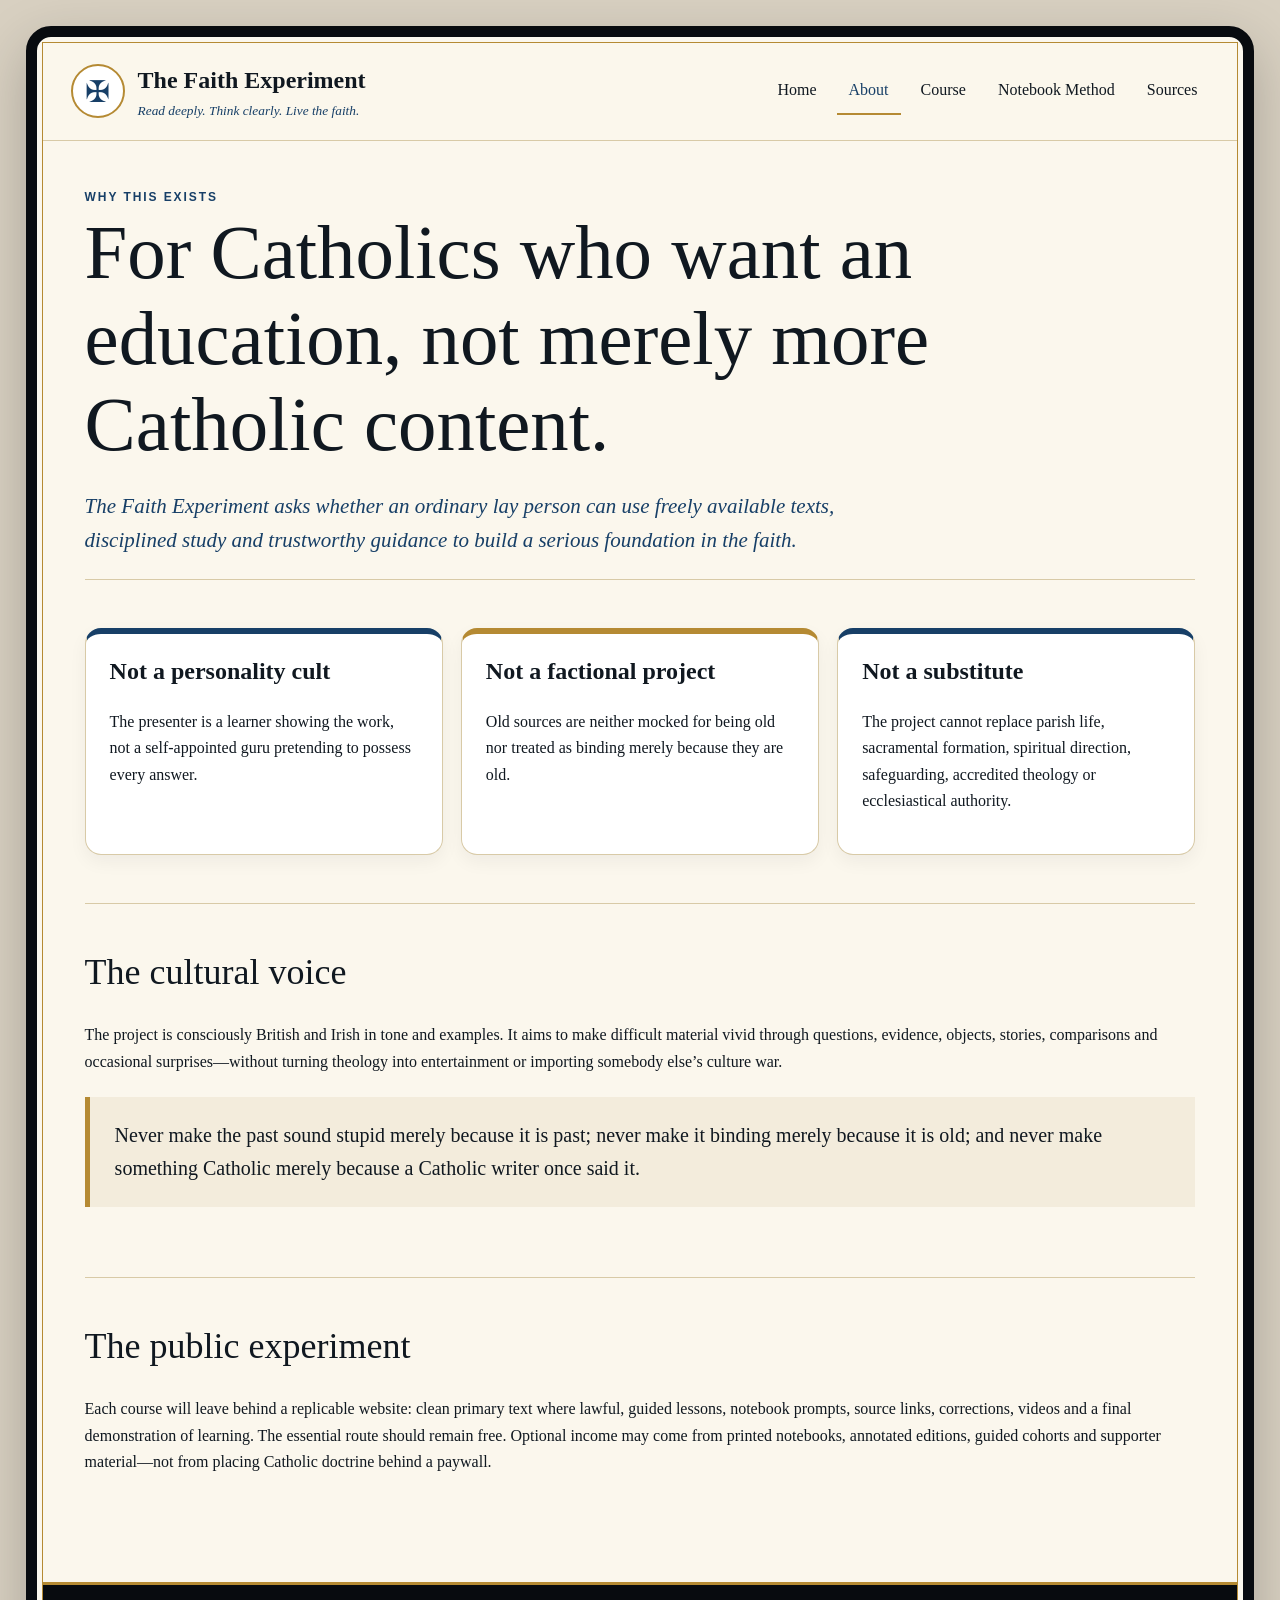
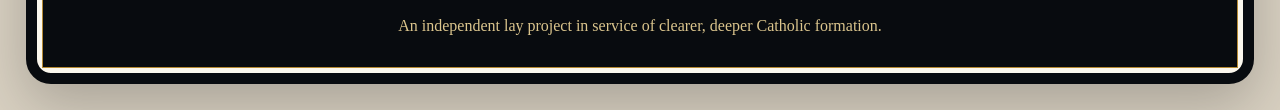
==== about.html @ c4eece5e "Add project purpose and safeguards" ====
<!doctype html><html lang="en-GB"><head><meta charset="utf-8"><meta name="viewport" content="width=device-width,initial-scale=1"><title>About | The Faith Experiment</title><link rel="stylesheet" href="styles.css"></head><body><div class="app"><div class="frame-line"><header class="site-header"><a class="brand" href="index.html"><span class="brand-mark">✠</span><span><strong>The Faith Experiment</strong><small>Read deeply. Think clearly. Live the faith.</small></span></a><nav class="nav"><a href="index.html">Home</a><a class="on" href="about.html">About</a><a href="course.html">Course</a><a href="method.html">Notebook Method</a><a href="sources.html">Sources</a></nav></header><main class="view"><span class="eyebrow">Why this exists</span><h1>For Catholics who want an education, not merely more Catholic content.</h1><p class="lead">The Faith Experiment asks whether an ordinary lay person can use freely available texts, disciplined study and trustworthy guidance to build a serious foundation in the faith.</p><section class="section"><div class="grid"><article class="card"><h3>Not a personality cult</h3><p>The presenter is a learner showing the work, not a self-appointed guru pretending to possess every answer.</p></article><article class="card" style="--c:var(--gold)"><h3>Not a factional project</h3><p>Old sources are neither mocked for being old nor treated as binding merely because they are old.</p></article><article class="card"><h3>Not a substitute</h3><p>The project cannot replace parish life, sacramental formation, spiritual direction, safeguarding, accredited theology or ecclesiastical authority.</p></article></div></section><section class="section"><h2>The cultural voice</h2><p>The project is consciously British and Irish in tone and examples. It aims to make difficult material vivid through questions, evidence, objects, stories, comparisons and occasional surprises—without turning theology into entertainment or importing somebody else’s culture war.</p><div class="quote">Never make the past sound stupid merely because it is past; never make it binding merely because it is old; and never make something Catholic merely because a Catholic writer once said it.</div></section><section class="section"><h2>The public experiment</h2><p>Each course will leave behind a replicable website: clean primary text where lawful, guided lessons, notebook prompts, source links, corrections, videos and a final demonstration of learning. The essential route should remain free. Optional income may come from printed notebooks, annotated editions, guided cohorts and supporter material—not from placing Catholic doctrine behind a paywall.</p></section></main><footer class="footer">An independent lay project in service of clearer, deeper Catholic formation.</footer></div></div></body></html>
---- styles.css ----
:root{
  --ink:#101820;
  --frame:#080b0f;
  --blue:#173f67;
  --blue-2:#275d8c;
  --gold:#b58a33;
  --gold-soft:#dbc58d;
  --paper:#fbf7ed;
  --paper-2:#f3ecdc;
  --stone:#6f746f;
  --line:#d8caa7;
  --white:#fff;
}
*{box-sizing:border-box}html{scroll-behavior:smooth}body{margin:0;padding:2vw;background:#d8d0c1;color:var(--ink);font:16px/1.65 Georgia,'Times New Roman',serif}.app{min-height:96vh;border:11px solid var(--frame);border-radius:25px;background:var(--paper);overflow:hidden;box-shadow:0 20px 55px rgba(0,0,0,.22)}.frame-line{border:1px solid var(--gold);margin:5px}.site-header{display:flex;align-items:center;gap:26px;padding:18px 28px;border-bottom:1px solid var(--line);background:rgba(251,247,237,.97);position:sticky;top:0;z-index:20}.brand{display:flex;align-items:center;gap:13px;margin-right:auto;text-decoration:none;color:var(--ink)}.brand-mark{width:54px;height:54px;border:2px solid var(--gold);border-radius:50%;display:grid;place-items:center;color:var(--blue);font-size:30px;background:var(--white)}.brand strong{display:block;font-size:24px}.brand small{display:block;color:var(--blue);font-style:italic}.nav{display:flex;gap:8px;flex-wrap:wrap}.nav a{padding:9px 12px;color:var(--ink);text-decoration:none;border-bottom:2px solid transparent}.nav a:hover,.nav a.on{color:var(--blue);border-bottom-color:var(--gold)}.view{padding:42px}.hero{display:grid;grid-template-columns:minmax(0,1.15fr) minmax(320px,.85fr);gap:28px;align-items:stretch}.hero-copy{padding:7% 5% 7% 3%}.eyebrow,.kicker{font:700 12px/1.3 Arial,sans-serif;letter-spacing:.16em;text-transform:uppercase;color:var(--blue)}h1,h2,h3{line-height:1.12;margin-top:0}h1{font-size:clamp(48px,6vw,82px);font-weight:500;margin-bottom:18px}h2{font-size:36px;font-weight:500}h3{font-size:24px}.lead{font-size:21px;color:var(--blue);font-style:italic;max-width:760px}.hero-panel{min-height:470px;border-left:1px solid var(--line);background:linear-gradient(145deg,var(--blue),#0e2740);color:#fff;padding:48px;display:flex;flex-direction:column;justify-content:flex-end;position:relative;overflow:hidden}.hero-panel:before{content:'✠';position:absolute;right:35px;top:15px;font-size:170px;color:rgba(219,197,141,.15)}.hero-panel blockquote{font-size:28px;margin:0}.hero-panel cite{color:var(--gold-soft)}.actions{display:flex;gap:12px;flex-wrap:wrap;margin-top:26px}.btn{display:inline-block;padding:13px 18px;border-radius:28px;background:var(--blue);border:2px solid var(--blue);color:#fff;text-decoration:none;font-weight:bold;font-family:Arial,sans-serif}.btn:hover{background:var(--blue-2)}.btn.alt{background:transparent;color:var(--blue);border-color:var(--gold)}.section{padding:48px 0;border-top:1px solid var(--line)}.section-head{display:flex;justify-content:space-between;align-items:end;gap:25px;margin-bottom:22px}.section-head p{max-width:660px;color:var(--stone);margin:0}.grid{display:grid;grid-template-columns:repeat(3,minmax(0,1fr));gap:18px}.grid.four{grid-template-columns:repeat(4,minmax(0,1fr))}.card{background:#fff;border:1px solid var(--line);border-top:6px solid var(--c,var(--blue));border-radius:16px;padding:24px;box-shadow:0 7px 18px rgba(16,24,32,.05)}a.card{text-decoration:none;color:inherit;transition:.18s}a.card:hover{transform:translateY(-3px);box-shadow:0 12px 25px rgba(16,24,32,.1)}.step-no{width:42px;height:42px;border-radius:50%;display:grid;place-items:center;background:var(--blue);color:#fff;font:bold 18px Arial}.muted{color:var(--stone)}.quote{border-left:5px solid var(--gold);background:var(--paper-2);padding:22px 25px;margin:22px 0;font-size:20px}.lesson-layout{display:grid;grid-template-columns:minmax(0,1fr) 310px;gap:28px}.lesson-main{min-width:0}.sidebar{background:var(--paper-2);border:1px solid var(--line);border-radius:16px;padding:22px;align-self:start;position:sticky;top:105px}.sidebar a{color:var(--blue)}.module-list{list-style:none;padding:0;margin:0}.module-list li{padding:10px 0;border-bottom:1px solid var(--line)}.module-list .current{font-weight:bold;color:var(--blue)}.source-box,.notebook-box,.distinction-box{padding:22px;border-radius:14px;margin:22px 0}.source-box{background:#eef3f6;border-left:6px solid var(--blue)}.notebook-box{background:#fffaf0;border:1px dashed var(--gold)}.distinction-box{background:#f4f1e9;border:1px solid var(--line)}.label{display:inline-block;background:var(--blue);color:#fff;border-radius:20px;padding:5px 10px;font:700 11px Arial,sans-serif;letter-spacing:.08em;text-transform:uppercase}.footer{background:var(--frame);color:var(--gold-soft);padding:28px;text-align:center;border-top:3px solid var(--gold)}.footer a{color:#fff}.progress{height:9px;background:#ddd2ba;border-radius:20px;overflow:hidden}.progress span{display:block;height:100%;background:var(--blue)}.question-list li{margin:12px 0}.source-list li{margin:10px 0}.note-template{display:grid;grid-template-columns:1fr 1fr;gap:1px;background:var(--line);border:1px solid var(--line);margin:20px 0}.note-template>div{background:#fff;padding:22px;min-height:180px}.callout{padding:20px;border:1px solid var(--gold);border-radius:15px;background:#fff}.small{font-size:13px}.course-band{padding:18px 22px;background:var(--blue);color:#fff;border-radius:16px;margin:20px 0}.course-band strong{color:var(--gold-soft)}
@media(max-width:1000px){.grid.four{grid-template-columns:1fr 1fr}.hero{grid-template-columns:1fr}.hero-panel{min-height:330px}.lesson-layout{grid-template-columns:1fr}.sidebar{position:static}.site-header{align-items:flex-start;flex-wrap:wrap}.nav{width:100%}}
@media(max-width:720px){body{padding:0}.app{border-width:6px;border-radius:0}.view{padding:24px}.grid,.grid.four{grid-template-columns:1fr}.section-head{align-items:flex-start;flex-direction:column}h1{font-size:48px}.hero-copy{padding:4% 0}.site-header{padding:14px}.brand small{display:none}.note-template{grid-template-columns:1fr}}
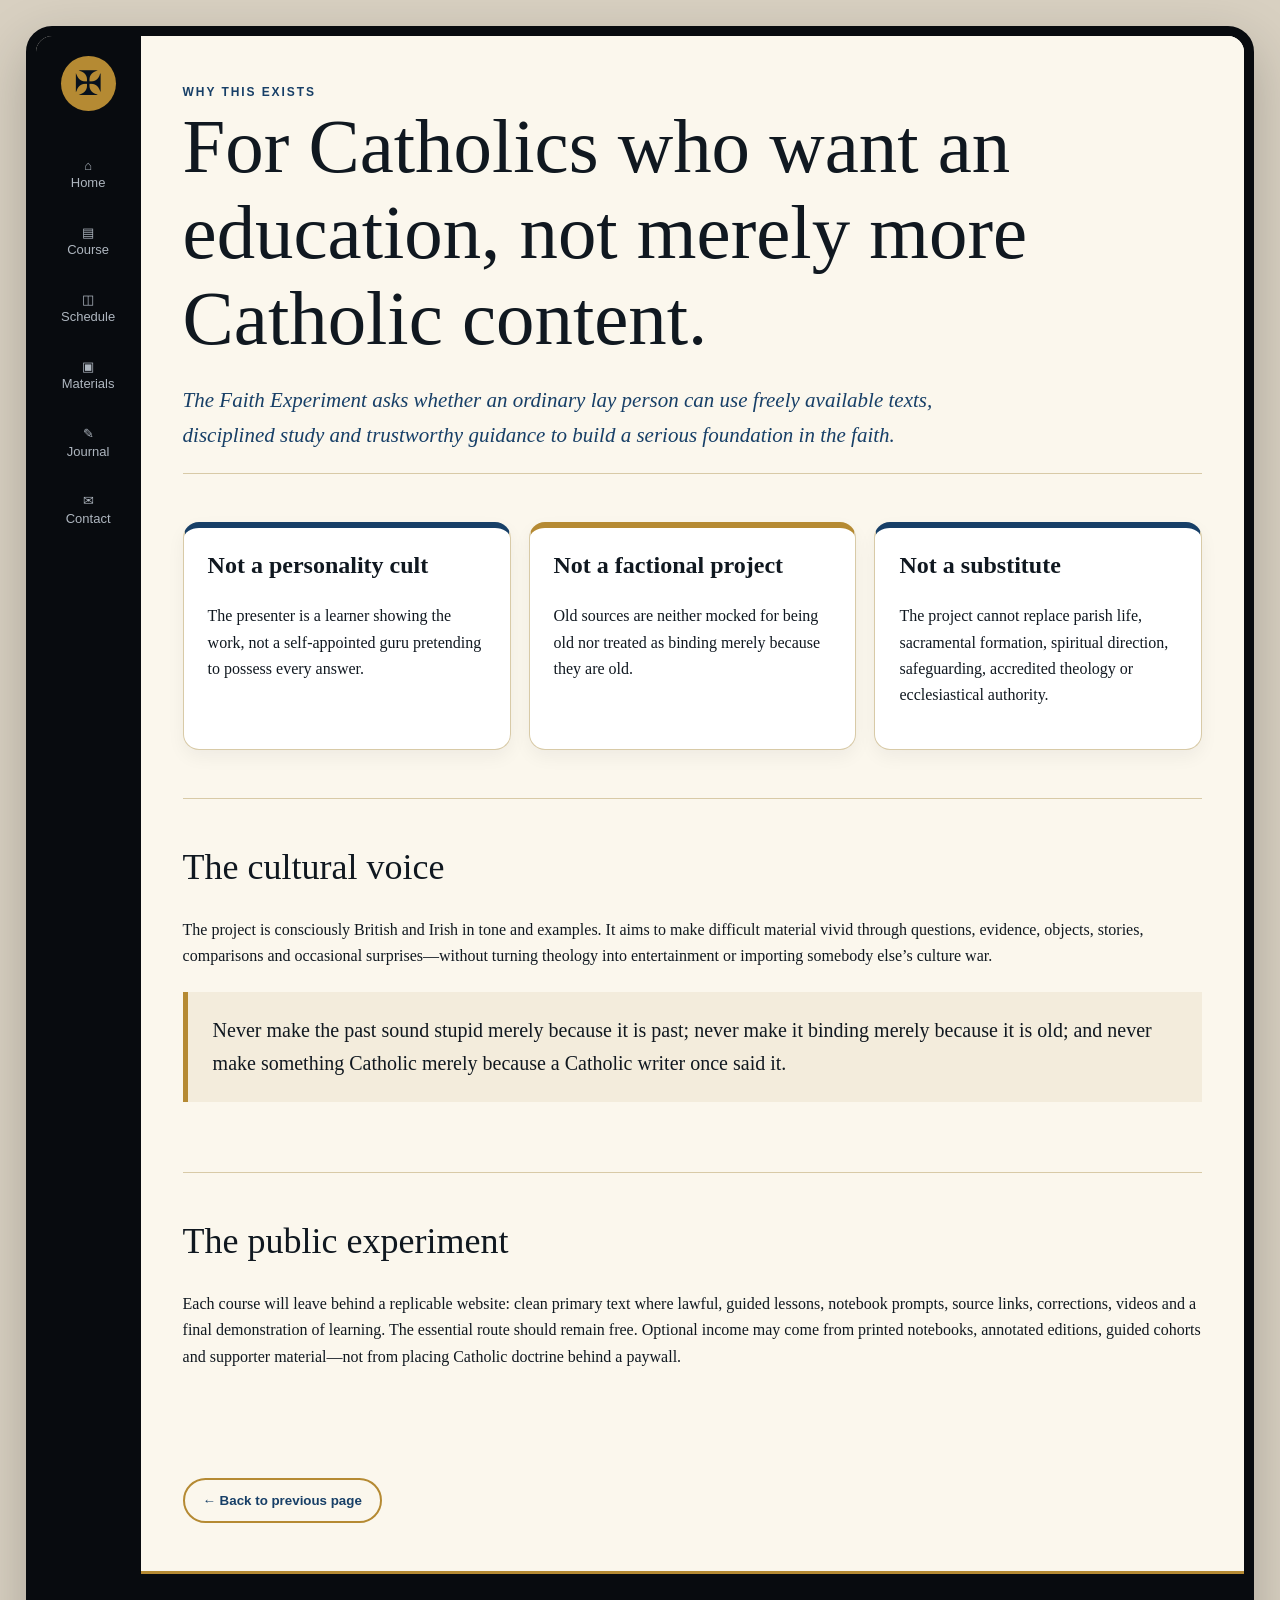
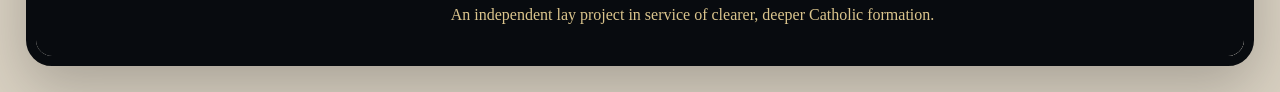
==== commit a765448a: "Keep Experiment frame on supporting page and add history back button" ====
--- a/about.html
+++ b/about.html
@@ -1 +1 @@
-<!doctype html><html lang="en-GB"><head><meta charset="utf-8"><meta name="viewport" content="width=device-width,initial-scale=1"><title>About | The Faith Experiment</title><link rel="stylesheet" href="styles.css"></head><body><div class="app"><div class="frame-line"><header class="site-header"><a class="brand" href="index.html"><span class="brand-mark">✠</span><span><strong>The Faith Experiment</strong><small>Read deeply. Think clearly. Live the faith.</small></span></a><nav class="nav"><a href="index.html">Home</a><a class="on" href="about.html">About</a><a href="course.html">Course</a><a href="method.html">Notebook Method</a><a href="sources.html">Sources</a></nav></header><main class="view"><span class="eyebrow">Why this exists</span><h1>For Catholics who want an education, not merely more Catholic content.</h1><p class="lead">The Faith Experiment asks whether an ordinary lay person can use freely available texts, disciplined study and trustworthy guidance to build a serious foundation in the faith.</p><section class="section"><div class="grid"><article class="card"><h3>Not a personality cult</h3><p>The presenter is a learner showing the work, not a self-appointed guru pretending to possess every answer.</p></article><article class="card" style="--c:var(--gold)"><h3>Not a factional project</h3><p>Old sources are neither mocked for being old nor treated as binding merely because they are old.</p></article><article class="card"><h3>Not a substitute</h3><p>The project cannot replace parish life, sacramental formation, spiritual direction, safeguarding, accredited theology or ecclesiastical authority.</p></article></div></section><section class="section"><h2>The cultural voice</h2><p>The project is consciously British and Irish in tone and examples. It aims to make difficult material vivid through questions, evidence, objects, stories, comparisons and occasional surprises—without turning theology into entertainment or importing somebody else’s culture war.</p><div class="quote">Never make the past sound stupid merely because it is past; never make it binding merely because it is old; and never make something Catholic merely because a Catholic writer once said it.</div></section><section class="section"><h2>The public experiment</h2><p>Each course will leave behind a replicable website: clean primary text where lawful, guided lessons, notebook prompts, source links, corrections, videos and a final demonstration of learning. The essential route should remain free. Optional income may come from printed notebooks, annotated editions, guided cohorts and supporter material—not from placing Catholic doctrine behind a paywall.</p></section></main><footer class="footer">An independent lay project in service of clearer, deeper Catholic formation.</footer></div></div></body></html>+<!doctype html><html lang="en-GB"><head><meta charset="utf-8"><meta name="viewport" content="width=device-width,initial-scale=1"><title>About | The Faith Experiment</title><link rel="stylesheet" href="styles.css"></head><body><div class="app"><nav class="side-nav"><div class="side-logo">✠</div><a href="index.html#home">⌂<br>Home</a><a href="course.html">▤<br>Course</a><a href="index.html#schedule">◫<br>Schedule</a><a href="index.html#materials">▣<br>Materials</a><a href="index.html#journal">✎<br>Journal</a><a href="index.html#contact">✉<br>Contact</a></nav><div class="page-shell"><main class="view"><span class="eyebrow">Why this exists</span><h1>For Catholics who want an education, not merely more Catholic content.</h1><p class="lead">The Faith Experiment asks whether an ordinary lay person can use freely available texts, disciplined study and trustworthy guidance to build a serious foundation in the faith.</p><section class="section"><div class="grid"><article class="card"><h3>Not a personality cult</h3><p>The presenter is a learner showing the work, not a self-appointed guru pretending to possess every answer.</p></article><article class="card" style="--c:var(--gold)"><h3>Not a factional project</h3><p>Old sources are neither mocked for being old nor treated as binding merely because they are old.</p></article><article class="card"><h3>Not a substitute</h3><p>The project cannot replace parish life, sacramental formation, spiritual direction, safeguarding, accredited theology or ecclesiastical authority.</p></article></div></section><section class="section"><h2>The cultural voice</h2><p>The project is consciously British and Irish in tone and examples. It aims to make difficult material vivid through questions, evidence, objects, stories, comparisons and occasional surprises—without turning theology into entertainment or importing somebody else’s culture war.</p><div class="quote">Never make the past sound stupid merely because it is past; never make it binding merely because it is old; and never make something Catholic merely because a Catholic writer once said it.</div></section><section class="section"><h2>The public experiment</h2><p>Each course will leave behind a replicable website: clean primary text where lawful, guided lessons, notebook prompts, source links, corrections, videos and a final demonstration of learning. The essential route should remain free. Optional income may come from printed notebooks, annotated editions, guided cohorts and supporter material—not from placing Catholic doctrine behind a paywall.</p></section><div class="back-wrap"><button class="back-button" type="button" onclick="goBack()">← Back to previous page</button></div></main><footer class="footer">An independent lay project in service of clearer, deeper Catholic formation.</footer></div></div><script>function goBack(){if(document.referrer&&new URL(document.referrer).origin===location.origin){history.back()}else{location.href='index.html#home'}}</script></body></html>
--- a/styles.css
+++ b/styles.css
@@ -1,16 +1 @@
-:root{
-  --ink:#101820;
-  --frame:#080b0f;
-  --blue:#173f67;
-  --blue-2:#275d8c;
-  --gold:#b58a33;
-  --gold-soft:#dbc58d;
-  --paper:#fbf7ed;
-  --paper-2:#f3ecdc;
-  --stone:#6f746f;
-  --line:#d8caa7;
-  --white:#fff;
-}
-*{box-sizing:border-box}html{scroll-behavior:smooth}body{margin:0;padding:2vw;background:#d8d0c1;color:var(--ink);font:16px/1.65 Georgia,'Times New Roman',serif}.app{min-height:96vh;border:11px solid var(--frame);border-radius:25px;background:var(--paper);overflow:hidden;box-shadow:0 20px 55px rgba(0,0,0,.22)}.frame-line{border:1px solid var(--gold);margin:5px}.site-header{display:flex;align-items:center;gap:26px;padding:18px 28px;border-bottom:1px solid var(--line);background:rgba(251,247,237,.97);position:sticky;top:0;z-index:20}.brand{display:flex;align-items:center;gap:13px;margin-right:auto;text-decoration:none;color:var(--ink)}.brand-mark{width:54px;height:54px;border:2px solid var(--gold);border-radius:50%;display:grid;place-items:center;color:var(--blue);font-size:30px;background:var(--white)}.brand strong{display:block;font-size:24px}.brand small{display:block;color:var(--blue);font-style:italic}.nav{display:flex;gap:8px;flex-wrap:wrap}.nav a{padding:9px 12px;color:var(--ink);text-decoration:none;border-bottom:2px solid transparent}.nav a:hover,.nav a.on{color:var(--blue);border-bottom-color:var(--gold)}.view{padding:42px}.hero{display:grid;grid-template-columns:minmax(0,1.15fr) minmax(320px,.85fr);gap:28px;align-items:stretch}.hero-copy{padding:7% 5% 7% 3%}.eyebrow,.kicker{font:700 12px/1.3 Arial,sans-serif;letter-spacing:.16em;text-transform:uppercase;color:var(--blue)}h1,h2,h3{line-height:1.12;margin-top:0}h1{font-size:clamp(48px,6vw,82px);font-weight:500;margin-bottom:18px}h2{font-size:36px;font-weight:500}h3{font-size:24px}.lead{font-size:21px;color:var(--blue);font-style:italic;max-width:760px}.hero-panel{min-height:470px;border-left:1px solid var(--line);background:linear-gradient(145deg,var(--blue),#0e2740);color:#fff;padding:48px;display:flex;flex-direction:column;justify-content:flex-end;position:relative;overflow:hidden}.hero-panel:before{content:'✠';position:absolute;right:35px;top:15px;font-size:170px;color:rgba(219,197,141,.15)}.hero-panel blockquote{font-size:28px;margin:0}.hero-panel cite{color:var(--gold-soft)}.actions{display:flex;gap:12px;flex-wrap:wrap;margin-top:26px}.btn{display:inline-block;padding:13px 18px;border-radius:28px;background:var(--blue);border:2px solid var(--blue);color:#fff;text-decoration:none;font-weight:bold;font-family:Arial,sans-serif}.btn:hover{background:var(--blue-2)}.btn.alt{background:transparent;color:var(--blue);border-color:var(--gold)}.section{padding:48px 0;border-top:1px solid var(--line)}.section-head{display:flex;justify-content:space-between;align-items:end;gap:25px;margin-bottom:22px}.section-head p{max-width:660px;color:var(--stone);margin:0}.grid{display:grid;grid-template-columns:repeat(3,minmax(0,1fr));gap:18px}.grid.four{grid-template-columns:repeat(4,minmax(0,1fr))}.card{background:#fff;border:1px solid var(--line);border-top:6px solid var(--c,var(--blue));border-radius:16px;padding:24px;box-shadow:0 7px 18px rgba(16,24,32,.05)}a.card{text-decoration:none;color:inherit;transition:.18s}a.card:hover{transform:translateY(-3px);box-shadow:0 12px 25px rgba(16,24,32,.1)}.step-no{width:42px;height:42px;border-radius:50%;display:grid;place-items:center;background:var(--blue);color:#fff;font:bold 18px Arial}.muted{color:var(--stone)}.quote{border-left:5px solid var(--gold);background:var(--paper-2);padding:22px 25px;margin:22px 0;font-size:20px}.lesson-layout{display:grid;grid-template-columns:minmax(0,1fr) 310px;gap:28px}.lesson-main{min-width:0}.sidebar{background:var(--paper-2);border:1px solid var(--line);border-radius:16px;padding:22px;align-self:start;position:sticky;top:105px}.sidebar a{color:var(--blue)}.module-list{list-style:none;padding:0;margin:0}.module-list li{padding:10px 0;border-bottom:1px solid var(--line)}.module-list .current{font-weight:bold;color:var(--blue)}.source-box,.notebook-box,.distinction-box{padding:22px;border-radius:14px;margin:22px 0}.source-box{background:#eef3f6;border-left:6px solid var(--blue)}.notebook-box{background:#fffaf0;border:1px dashed var(--gold)}.distinction-box{background:#f4f1e9;border:1px solid var(--line)}.label{display:inline-block;background:var(--blue);color:#fff;border-radius:20px;padding:5px 10px;font:700 11px Arial,sans-serif;letter-spacing:.08em;text-transform:uppercase}.footer{background:var(--frame);color:var(--gold-soft);padding:28px;text-align:center;border-top:3px solid var(--gold)}.footer a{color:#fff}.progress{height:9px;background:#ddd2ba;border-radius:20px;overflow:hidden}.progress span{display:block;height:100%;background:var(--blue)}.question-list li{margin:12px 0}.source-list li{margin:10px 0}.note-template{display:grid;grid-template-columns:1fr 1fr;gap:1px;background:var(--line);border:1px solid var(--line);margin:20px 0}.note-template>div{background:#fff;padding:22px;min-height:180px}.callout{padding:20px;border:1px solid var(--gold);border-radius:15px;background:#fff}.small{font-size:13px}.course-band{padding:18px 22px;background:var(--blue);color:#fff;border-radius:16px;margin:20px 0}.course-band strong{color:var(--gold-soft)}
-@media(max-width:1000px){.grid.four{grid-template-columns:1fr 1fr}.hero{grid-template-columns:1fr}.hero-panel{min-height:330px}.lesson-layout{grid-template-columns:1fr}.sidebar{position:static}.site-header{align-items:flex-start;flex-wrap:wrap}.nav{width:100%}}
-@media(max-width:720px){body{padding:0}.app{border-width:6px;border-radius:0}.view{padding:24px}.grid,.grid.four{grid-template-columns:1fr}.section-head{align-items:flex-start;flex-direction:column}h1{font-size:48px}.hero-copy{padding:4% 0}.site-header{padding:14px}.brand small{display:none}.note-template{grid-template-columns:1fr}}
+:root{--ink:#101820;--frame:#080b0f;--blue:#173f67;--blue-2:#275d8c;--gold:#b58a33;--gold-soft:#dbc58d;--paper:#fbf7ed;--paper-2:#f3ecdc;--stone:#6f746f;--line:#d8caa7;--white:#fff}*{box-sizing:border-box}html{scroll-behavior:smooth}body{margin:0;padding:2vw;background:#d8d0c1;color:var(--ink);font:16px/1.65 Georgia,'Times New Roman',serif}.app{min-height:96vh;border:10px solid var(--frame);border-radius:26px;background:var(--paper);display:grid;grid-template-columns:105px minmax(0,1fr);overflow:hidden;box-shadow:0 20px 55px rgba(0,0,0,.22)}.side-nav{background:var(--frame);color:#fff;padding:20px 9px;display:flex;flex-direction:column}.side-logo{width:55px;height:55px;border-radius:50%;background:var(--gold);color:#07111d;margin:0 auto 30px;display:grid;place-items:center;font:34px Georgia,serif}.side-nav a{color:#aeb6bf;text-decoration:none;text-align:center;padding:13px 3px;border-radius:12px;margin:3px 0;font:13px/1.35 Arial,sans-serif}.side-nav a:hover,.side-nav a.on{color:#fff;background:#102b43;box-shadow:inset 3px 0 var(--gold)}.page-shell{min-width:0;background:var(--paper)}.view{padding:42px}.eyebrow,.kicker{font:700 12px/1.3 Arial,sans-serif;letter-spacing:.16em;text-transform:uppercase;color:var(--blue)}h1,h2,h3{line-height:1.12;margin-top:0}h1{font-size:clamp(48px,6vw,82px);font-weight:500;margin-bottom:18px}h2{font-size:36px;font-weight:500}h3{font-size:24px}.lead{font-size:21px;color:var(--blue);font-style:italic;max-width:760px}.actions{display:flex;gap:12px;flex-wrap:wrap;margin-top:26px}.btn,.back-button{display:inline-block;padding:13px 18px;border-radius:28px;background:var(--blue);border:2px solid var(--blue);color:#fff;text-decoration:none;font-weight:bold;font-family:Arial,sans-serif;cursor:pointer}.btn:hover,.back-button:hover{background:var(--blue-2)}.btn.alt,.back-button{background:transparent;color:var(--blue);border-color:var(--gold)}.back-wrap{display:flex;justify-content:flex-start;margin:44px 0 6px}.section{padding:48px 0;border-top:1px solid var(--line)}.section-head{display:flex;justify-content:space-between;align-items:end;gap:25px;margin-bottom:22px}.section-head p{max-width:660px;color:var(--stone);margin:0}.grid{display:grid;grid-template-columns:repeat(3,minmax(0,1fr));gap:18px}.grid.four{grid-template-columns:repeat(4,minmax(0,1fr))}.card{background:#fff;border:1px solid var(--line);border-top:6px solid var(--c,var(--blue));border-radius:16px;padding:24px;box-shadow:0 7px 18px rgba(16,24,32,.05)}a.card{text-decoration:none;color:inherit;transition:.18s}a.card:hover{transform:translateY(-3px);box-shadow:0 12px 25px rgba(16,24,32,.1)}.step-no{width:42px;height:42px;border-radius:50%;display:grid;place-items:center;background:var(--blue);color:#fff;font:bold 18px Arial}.muted{color:var(--stone)}.quote{border-left:5px solid var(--gold);background:var(--paper-2);padding:22px 25px;margin:22px 0;font-size:20px}.lesson-layout{display:grid;grid-template-columns:minmax(0,1fr) 310px;gap:28px}.lesson-main{min-width:0}.sidebar{background:var(--paper-2);border:1px solid var(--line);border-radius:16px;padding:22px;align-self:start;position:sticky;top:24px}.sidebar a{color:var(--blue)}.module-list{list-style:none;padding:0;margin:0}.module-list li{padding:10px 0;border-bottom:1px solid var(--line)}.module-list .current{font-weight:bold;color:var(--blue)}.source-box,.notebook-box,.distinction-box{padding:22px;border-radius:14px;margin:22px 0}.source-box{background:#eef3f6;border-left:6px solid var(--blue)}.notebook-box{background:#fffaf0;border:1px dashed var(--gold)}.distinction-box{background:#f4f1e9;border:1px solid var(--line)}.label{display:inline-block;background:var(--blue);color:#fff;border-radius:20px;padding:5px 10px;font:700 11px Arial,sans-serif;letter-spacing:.08em;text-transform:uppercase}.footer{background:var(--frame);color:var(--gold-soft);padding:28px;text-align:center;border-top:3px solid var(--gold)}.footer a{color:#fff}.progress{height:9px;background:#ddd2ba;border-radius:20px;overflow:hidden}.progress span{display:block;height:100%;background:var(--blue)}.question-list li{margin:12px 0}.source-list li{margin:10px 0}.note-template{display:grid;grid-template-columns:1fr 1fr;gap:1px;background:var(--line);border:1px solid var(--line);margin:20px 0}.note-template>div{background:#fff;padding:22px;min-height:180px}.callout{padding:20px;border:1px solid var(--gold);border-radius:15px;background:#fff}.small{font-size:13px}.course-band{padding:18px 22px;background:var(--blue);color:#fff;border-radius:16px;margin:20px 0}.course-band strong{color:var(--gold-soft)}@media(max-width:1000px){.grid.four{grid-template-columns:1fr 1fr}.lesson-layout{grid-template-columns:1fr}.sidebar{position:static}}@media(max-width:800px){body{padding:0}.app{border-radius:0;border-width:6px;grid-template-columns:1fr}.side-nav{flex-direction:row;overflow:auto;padding:7px}.side-logo{display:none}.side-nav a{min-width:90px}.view{padding:24px}.grid,.grid.four{grid-template-columns:1fr}.section-head{align-items:flex-start;flex-direction:column}h1{font-size:48px}.note-template{grid-template-columns:1fr}}
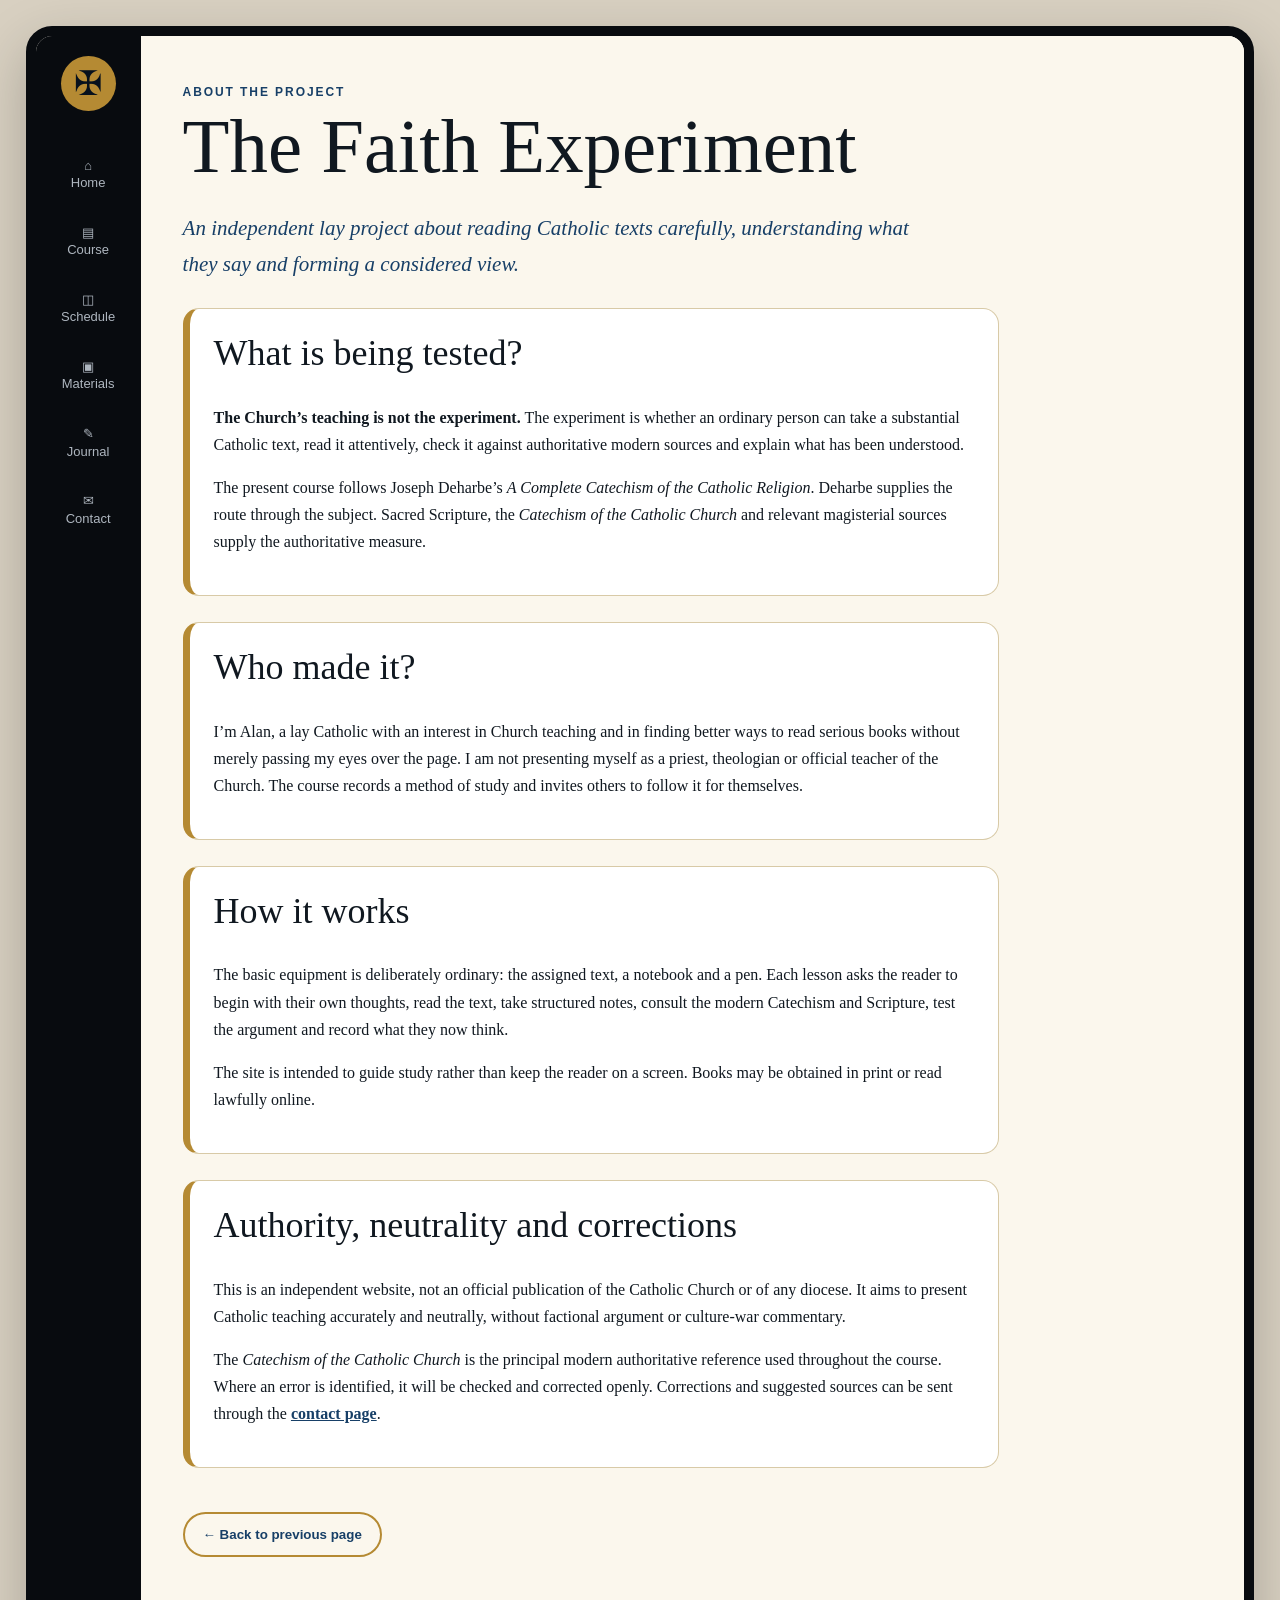
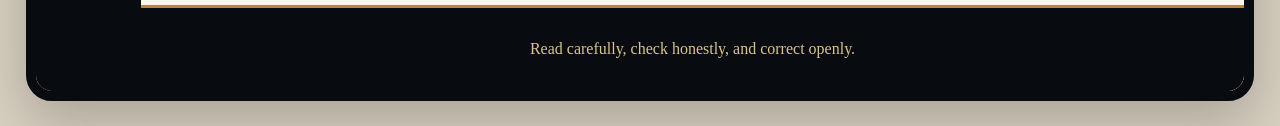
==== commit da3db534: "Refine About page authority and corrections" ====
--- a/about.html
+++ b/about.html
@@ -1 +1,17 @@
-<!doctype html><html lang="en-GB"><head><meta charset="utf-8"><meta name="viewport" content="width=device-width,initial-scale=1"><title>About | The Faith Experiment</title><link rel="stylesheet" href="styles.css"></head><body><div class="app"><nav class="side-nav"><div class="side-logo">✠</div><a href="index.html#home">⌂<br>Home</a><a href="course.html">▤<br>Course</a><a href="index.html#schedule">◫<br>Schedule</a><a href="index.html#materials">▣<br>Materials</a><a href="index.html#journal">✎<br>Journal</a><a href="index.html#contact">✉<br>Contact</a></nav><div class="page-shell"><main class="view"><span class="eyebrow">Why this exists</span><h1>For Catholics who want an education, not merely more Catholic content.</h1><p class="lead">The Faith Experiment asks whether an ordinary lay person can use freely available texts, disciplined study and trustworthy guidance to build a serious foundation in the faith.</p><section class="section"><div class="grid"><article class="card"><h3>Not a personality cult</h3><p>The presenter is a learner showing the work, not a self-appointed guru pretending to possess every answer.</p></article><article class="card" style="--c:var(--gold)"><h3>Not a factional project</h3><p>Old sources are neither mocked for being old nor treated as binding merely because they are old.</p></article><article class="card"><h3>Not a substitute</h3><p>The project cannot replace parish life, sacramental formation, spiritual direction, safeguarding, accredited theology or ecclesiastical authority.</p></article></div></section><section class="section"><h2>The cultural voice</h2><p>The project is consciously British and Irish in tone and examples. It aims to make difficult material vivid through questions, evidence, objects, stories, comparisons and occasional surprises—without turning theology into entertainment or importing somebody else’s culture war.</p><div class="quote">Never make the past sound stupid merely because it is past; never make it binding merely because it is old; and never make something Catholic merely because a Catholic writer once said it.</div></section><section class="section"><h2>The public experiment</h2><p>Each course will leave behind a replicable website: clean primary text where lawful, guided lessons, notebook prompts, source links, corrections, videos and a final demonstration of learning. The essential route should remain free. Optional income may come from printed notebooks, annotated editions, guided cohorts and supporter material—not from placing Catholic doctrine behind a paywall.</p></section><div class="back-wrap"><button class="back-button" type="button" onclick="goBack()">← Back to previous page</button></div></main><footer class="footer">An independent lay project in service of clearer, deeper Catholic formation.</footer></div></div><script>function goBack(){if(document.referrer&&new URL(document.referrer).origin===location.origin){history.back()}else{location.href='index.html#home'}}</script></body></html>+<!doctype html>
+<html lang="en-GB">
+<head>
+<meta charset="utf-8">
+<meta name="viewport" content="width=device-width,initial-scale=1">
+<title>About | The Faith Experiment</title>
+<link rel="stylesheet" href="styles.css?v=20260720-5">
+<style>.about-copy{max-width:900px}.about-copy section{margin:26px 0;padding:24px;border:1px solid var(--line);border-left:7px solid var(--gold);border-radius:16px;background:#fff}.about-copy h2{margin-top:0}.about-copy p{line-height:1.7}.about-copy a{color:var(--blue);font-weight:bold}</style>
+</head>
+<body><div class="app"><nav class="side-nav"><div class="side-logo">✠</div><a href="index.html#home">⌂<br>Home</a><a href="course.html">▤<br>Course</a><a href="index.html#schedule">◫<br>Schedule</a><a href="materials.html">▣<br>Materials</a><a href="journal.html">✎<br>Journal</a><a href="index.html#contact">✉<br>Contact</a></nav><div class="page-shell"><main class="view about-copy">
+<span class="eyebrow">About the project</span><h1>The Faith Experiment</h1><p class="lead">An independent lay project about reading Catholic texts carefully, understanding what they say and forming a considered view.</p>
+<section><h2>What is being tested?</h2><p><strong>The Church’s teaching is not the experiment.</strong> The experiment is whether an ordinary person can take a substantial Catholic text, read it attentively, check it against authoritative modern sources and explain what has been understood.</p><p>The present course follows Joseph Deharbe’s <em>A Complete Catechism of the Catholic Religion</em>. Deharbe supplies the route through the subject. Sacred Scripture, the <em>Catechism of the Catholic Church</em> and relevant magisterial sources supply the authoritative measure.</p></section>
+<section><h2>Who made it?</h2><p>I’m Alan, a lay Catholic with an interest in Church teaching and in finding better ways to read serious books without merely passing my eyes over the page. I am not presenting myself as a priest, theologian or official teacher of the Church. The course records a method of study and invites others to follow it for themselves.</p></section>
+<section><h2>How it works</h2><p>The basic equipment is deliberately ordinary: the assigned text, a notebook and a pen. Each lesson asks the reader to begin with their own thoughts, read the text, take structured notes, consult the modern Catechism and Scripture, test the argument and record what they now think.</p><p>The site is intended to guide study rather than keep the reader on a screen. Books may be obtained in print or read lawfully online.</p></section>
+<section><h2>Authority, neutrality and corrections</h2><p>This is an independent website, not an official publication of the Catholic Church or of any diocese. It aims to present Catholic teaching accurately and neutrally, without factional argument or culture-war commentary.</p><p>The <em>Catechism of the Catholic Church</em> is the principal modern authoritative reference used throughout the course. Where an error is identified, it will be checked and corrected openly. Corrections and suggested sources can be sent through the <a href="index.html#contact">contact page</a>.</p></section>
+<div class="back-wrap"><button class="back-button" type="button" onclick="goBack()">← Back to previous page</button></div>
+</main><footer class="footer">Read carefully, check honestly, and correct openly.</footer></div></div><script>function goBack(){if(document.referrer&&new URL(document.referrer).origin===location.origin){history.back()}else{location.href='index.html#home'}}</script></body></html>
--- a/styles.css
+++ b/styles.css
@@ -1 +1 @@
-:root{--ink:#101820;--frame:#080b0f;--blue:#173f67;--blue-2:#275d8c;--gold:#b58a33;--gold-soft:#dbc58d;--paper:#fbf7ed;--paper-2:#f3ecdc;--stone:#6f746f;--line:#d8caa7;--white:#fff}*{box-sizing:border-box}html{scroll-behavior:smooth}body{margin:0;padding:2vw;background:#d8d0c1;color:var(--ink);font:16px/1.65 Georgia,'Times New Roman',serif}.app{min-height:96vh;border:10px solid var(--frame);border-radius:26px;background:var(--paper);display:grid;grid-template-columns:105px minmax(0,1fr);overflow:hidden;box-shadow:0 20px 55px rgba(0,0,0,.22)}.side-nav{background:var(--frame);color:#fff;padding:20px 9px;display:flex;flex-direction:column}.side-logo{width:55px;height:55px;border-radius:50%;background:var(--gold);color:#07111d;margin:0 auto 30px;display:grid;place-items:center;font:34px Georgia,serif}.side-nav a{color:#aeb6bf;text-decoration:none;text-align:center;padding:13px 3px;border-radius:12px;margin:3px 0;font:13px/1.35 Arial,sans-serif}.side-nav a:hover,.side-nav a.on{color:#fff;background:#102b43;box-shadow:inset 3px 0 var(--gold)}.page-shell{min-width:0;background:var(--paper)}.view{padding:42px}.eyebrow,.kicker{font:700 12px/1.3 Arial,sans-serif;letter-spacing:.16em;text-transform:uppercase;color:var(--blue)}h1,h2,h3{line-height:1.12;margin-top:0}h1{font-size:clamp(48px,6vw,82px);font-weight:500;margin-bottom:18px}h2{font-size:36px;font-weight:500}h3{font-size:24px}.lead{font-size:21px;color:var(--blue);font-style:italic;max-width:760px}.actions{display:flex;gap:12px;flex-wrap:wrap;margin-top:26px}.btn,.back-button{display:inline-block;padding:13px 18px;border-radius:28px;background:var(--blue);border:2px solid var(--blue);color:#fff;text-decoration:none;font-weight:bold;font-family:Arial,sans-serif;cursor:pointer}.btn:hover,.back-button:hover{background:var(--blue-2)}.btn.alt,.back-button{background:transparent;color:var(--blue);border-color:var(--gold)}.back-wrap{display:flex;justify-content:flex-start;margin:44px 0 6px}.section{padding:48px 0;border-top:1px solid var(--line)}.section-head{display:flex;justify-content:space-between;align-items:end;gap:25px;margin-bottom:22px}.section-head p{max-width:660px;color:var(--stone);margin:0}.grid{display:grid;grid-template-columns:repeat(3,minmax(0,1fr));gap:18px}.grid.four{grid-template-columns:repeat(4,minmax(0,1fr))}.card{background:#fff;border:1px solid var(--line);border-top:6px solid var(--c,var(--blue));border-radius:16px;padding:24px;box-shadow:0 7px 18px rgba(16,24,32,.05)}a.card{text-decoration:none;color:inherit;transition:.18s}a.card:hover{transform:translateY(-3px);box-shadow:0 12px 25px rgba(16,24,32,.1)}.step-no{width:42px;height:42px;border-radius:50%;display:grid;place-items:center;background:var(--blue);color:#fff;font:bold 18px Arial}.muted{color:var(--stone)}.quote{border-left:5px solid var(--gold);background:var(--paper-2);padding:22px 25px;margin:22px 0;font-size:20px}.lesson-layout{display:grid;grid-template-columns:minmax(0,1fr) 310px;gap:28px}.lesson-main{min-width:0}.sidebar{background:var(--paper-2);border:1px solid var(--line);border-radius:16px;padding:22px;align-self:start;position:sticky;top:24px}.sidebar a{color:var(--blue)}.module-list{list-style:none;padding:0;margin:0}.module-list li{padding:10px 0;border-bottom:1px solid var(--line)}.module-list .current{font-weight:bold;color:var(--blue)}.source-box,.notebook-box,.distinction-box{padding:22px;border-radius:14px;margin:22px 0}.source-box{background:#eef3f6;border-left:6px solid var(--blue)}.notebook-box{background:#fffaf0;border:1px dashed var(--gold)}.distinction-box{background:#f4f1e9;border:1px solid var(--line)}.label{display:inline-block;background:var(--blue);color:#fff;border-radius:20px;padding:5px 10px;font:700 11px Arial,sans-serif;letter-spacing:.08em;text-transform:uppercase}.footer{background:var(--frame);color:var(--gold-soft);padding:28px;text-align:center;border-top:3px solid var(--gold)}.footer a{color:#fff}.progress{height:9px;background:#ddd2ba;border-radius:20px;overflow:hidden}.progress span{display:block;height:100%;background:var(--blue)}.question-list li{margin:12px 0}.source-list li{margin:10px 0}.note-template{display:grid;grid-template-columns:1fr 1fr;gap:1px;background:var(--line);border:1px solid var(--line);margin:20px 0}.note-template>div{background:#fff;padding:22px;min-height:180px}.callout{padding:20px;border:1px solid var(--gold);border-radius:15px;background:#fff}.small{font-size:13px}.course-band{padding:18px 22px;background:var(--blue);color:#fff;border-radius:16px;margin:20px 0}.course-band strong{color:var(--gold-soft)}@media(max-width:1000px){.grid.four{grid-template-columns:1fr 1fr}.lesson-layout{grid-template-columns:1fr}.sidebar{position:static}}@media(max-width:800px){body{padding:0}.app{border-radius:0;border-width:6px;grid-template-columns:1fr}.side-nav{flex-direction:row;overflow:auto;padding:7px}.side-logo{display:none}.side-nav a{min-width:90px}.view{padding:24px}.grid,.grid.four{grid-template-columns:1fr}.section-head{align-items:flex-start;flex-direction:column}h1{font-size:48px}.note-template{grid-template-columns:1fr}}+:root{--ink:#101820;--frame:#080b0f;--blue:#173f67;--blue-2:#275d8c;--gold:#b58a33;--gold-soft:#dbc58d;--paper:#fbf7ed;--paper-2:#f3ecdc;--stone:#6f746f;--line:#d8caa7;--white:#fff}*{box-sizing:border-box}html{scroll-behavior:smooth}body{margin:0;padding:2vw;background:#d8d0c1;color:var(--ink);font:16px/1.65 Georgia,'Times New Roman',serif}.app{min-height:96vh;border:10px solid var(--frame);border-radius:26px;background:var(--paper);display:grid;grid-template-columns:105px minmax(0,1fr);overflow:hidden;box-shadow:0 20px 55px rgba(0,0,0,.22)}.side-nav{background:var(--frame);color:#fff;padding:20px 9px;display:flex;flex-direction:column}.side-logo{width:55px;height:55px;border-radius:50%;background:var(--gold);color:#07111d;margin:0 auto 30px;display:grid;place-items:center;font:34px Georgia,serif}.side-nav a,.side-nav a:link,.side-nav a:visited{color:#aeb6bf;text-decoration:none;text-align:center;padding:13px 3px;border-radius:12px;margin:3px 0;font:13px/1.35 Arial,sans-serif}.side-nav a:hover,.side-nav a.on{color:#fff;background:#102b43;box-shadow:inset 3px 0 var(--gold)}.page-shell{min-width:0;background:var(--paper)}.view{padding:42px}.eyebrow,.kicker{font:700 12px/1.3 Arial,sans-serif;letter-spacing:.16em;text-transform:uppercase;color:var(--blue)}h1,h2,h3{line-height:1.12;margin-top:0}h1{font-size:clamp(48px,6vw,82px);font-weight:500;margin-bottom:18px}h2{font-size:36px;font-weight:500}h3{font-size:24px}.lead{font-size:21px;color:var(--blue);font-style:italic;max-width:760px}.actions{display:flex;gap:12px;flex-wrap:wrap;margin-top:26px}.btn,.back-button{display:inline-block;padding:13px 18px;border-radius:28px;background:var(--blue);border:2px solid var(--blue);color:#fff;text-decoration:none;font-weight:bold;font-family:Arial,sans-serif;cursor:pointer}.btn:hover,.back-button:hover{background:var(--blue-2)}.btn.alt,.back-button{background:transparent;color:var(--blue);border-color:var(--gold)}.back-wrap{display:flex;justify-content:flex-start;margin:44px 0 6px}.section{padding:48px 0;border-top:1px solid var(--line)}.section-head{display:flex;justify-content:space-between;align-items:end;gap:25px;margin-bottom:22px}.section-head p{max-width:660px;color:var(--stone);margin:0}.grid{display:grid;grid-template-columns:repeat(3,minmax(0,1fr));gap:18px}.grid.four{grid-template-columns:repeat(4,minmax(0,1fr))}.card{background:#fff;border:1px solid var(--line);border-top:6px solid var(--c,var(--blue));border-radius:16px;padding:24px;box-shadow:0 7px 18px rgba(16,24,32,.05)}a.card{text-decoration:none;color:inherit;transition:.18s}a.card:hover{transform:translateY(-3px);box-shadow:0 12px 25px rgba(16,24,32,.1)}.step-no{width:42px;height:42px;border-radius:50%;display:grid;place-items:center;background:var(--blue);color:#fff;font:bold 18px Arial}.muted{color:var(--stone)}.quote{border-left:5px solid var(--gold);background:var(--paper-2);padding:22px 25px;margin:22px 0;font-size:20px}.lesson-layout{display:grid;grid-template-columns:minmax(0,1fr) 310px;gap:28px}.lesson-main{min-width:0}.sidebar{background:var(--paper-2);border:1px solid var(--line);border-radius:16px;padding:22px;align-self:start;position:sticky;top:24px}.sidebar a{color:var(--blue)}.module-list{list-style:none;padding:0;margin:0}.module-list li{padding:10px 0;border-bottom:1px solid var(--line)}.module-list .current{font-weight:bold;color:var(--blue)}.source-box,.notebook-box,.distinction-box{padding:22px;border-radius:14px;margin:22px 0}.source-box{background:#eef3f6;border-left:6px solid var(--blue)}.notebook-box{background:#fffaf0;border:1px dashed var(--gold)}.distinction-box{background:#f4f1e9;border:1px solid var(--line)}.label{display:inline-block;background:var(--blue);color:#fff;border-radius:20px;padding:5px 10px;font:700 11px Arial,sans-serif;letter-spacing:.08em;text-transform:uppercase}.footer{background:var(--frame);color:var(--gold-soft);padding:28px;text-align:center;border-top:3px solid var(--gold)}.footer a{color:#fff}.progress{height:9px;background:#ddd2ba;border-radius:20px;overflow:hidden}.progress span{display:block;height:100%;background:var(--blue)}.question-list li{margin:12px 0}.source-list li{margin:10px 0}.note-template{display:grid;grid-template-columns:1fr 1fr;gap:1px;background:var(--line);border:1px solid var(--line);margin:20px 0}.note-template>div{background:#fff;padding:22px;min-height:180px}.callout{padding:20px;border:1px solid var(--gold);border-radius:15px;background:#fff}.small{font-size:13px}.course-band{padding:18px 22px;background:var(--blue);color:#fff;border-radius:16px;margin:20px 0}.course-band strong{color:var(--gold-soft)}.course-accordion{border:1px solid var(--line);border-radius:18px;background:#fff;overflow:hidden;box-shadow:0 7px 18px rgba(16,24,32,.05)}.course-accordion>summary{list-style:none;cursor:pointer;display:flex;justify-content:space-between;align-items:center;gap:20px;padding:22px 24px}.course-accordion>summary::-webkit-details-marker,.source-card>summary::-webkit-details-marker{display:none}.course-accordion>summary strong{display:block;margin-top:5px;font-size:32px;font-weight:500}.summary-action,.card-toggle{font:700 12px Arial,sans-serif;color:var(--blue)}.course-accordion[open] .summary-action{font-size:0}.course-accordion[open] .summary-action::after{content:'Close details ×';font-size:12px}.accordion-body{padding:0 24px 24px;border-top:1px solid var(--line);background:var(--paper)}.plain-intro{font-size:20px;color:var(--stone);max-width:760px}.source-grid{align-items:start}.source-card{padding:0;overflow:hidden}.source-card>summary{list-style:none;cursor:pointer;padding:22px}.source-card h3{margin:12px 0 10px}.source-card[open] .card-toggle{font-size:0}.source-card[open] .card-toggle::after{content:'Close ×';font-size:12px}.card-details{padding:0 22px 22px;border-top:1px solid var(--line)}.card-details a{color:var(--blue);font-weight:bold}.method-section{padding-bottom:30px}.method-flow{display:grid;grid-template-columns:repeat(11,auto);align-items:center;gap:10px;overflow-x:auto;padding:18px 4px 8px}.method-step{min-width:135px;padding:18px 14px;border:1px solid var(--line);border-radius:16px;background:#fff;text-align:center;box-shadow:0 7px 18px rgba(16,24,32,.05)}.method-step span{display:grid;place-items:center;width:34px;height:34px;margin:0 auto 10px;border-radius:50%;background:var(--blue);color:#fff;font:bold 15px Arial,sans-serif}.method-step strong,.method-step small{display:block}.method-step strong{font-size:18px}.method-step small{margin-top:5px;color:var(--stone);line-height:1.35}.method-arrow{font-size:24px;color:var(--gold)}.module-card{margin:28px 0;padding:26px;border:1px solid var(--line);border-left:10px solid var(--module);border-radius:20px;background:var(--paper-2)}.module-heading{margin-bottom:20px}.module-heading h2{margin:5px 0 8px}.module-heading p{margin:0;color:var(--stone)}@media(max-width:1000px){.grid.four{grid-template-columns:1fr 1fr}.lesson-layout{grid-template-columns:1fr}.sidebar{position:static}}@media(max-width:900px){html,body{width:100%;overflow-x:hidden}body{padding:0!important;background:var(--frame)}.app{display:flex!important;flex-direction:column!important;min-height:100vh;border:6px solid var(--frame)!important;border-radius:0!important;overflow:visible!important}.side-nav{display:flex!important;flex-direction:row!important;align-items:stretch!important;gap:4px!important;width:100%!important;max-width:100vw!important;min-height:64px!important;padding:6px!important;background:var(--frame)!important;overflow-x:auto!important;overflow-y:hidden!important;white-space:nowrap!important;-webkit-overflow-scrolling:touch}.side-logo{display:none!important}.side-nav a,.side-nav a:link,.side-nav a:visited{display:flex!important;flex:0 0 84px!important;min-width:84px!important;min-height:52px!important;align-items:center!important;justify-content:center!important;margin:0!important;padding:7px 5px!important;border-radius:9px!important;color:#c7ced5!important;background:transparent!important;text-decoration:none!important;font:12px/1.25 Arial,sans-serif!important;white-space:normal!important}.side-nav a.on,.side-nav a:hover{color:#fff!important;background:#102b43!important;box-shadow:inset 0 -3px var(--gold)!important}.page-shell{width:100%!important;min-width:0!important}.view{padding:24px 18px!important}.grid,.grid.four{grid-template-columns:1fr}.section-head{align-items:flex-start;flex-direction:column}h1{font-size:clamp(44px,14vw,64px)!important;overflow-wrap:anywhere}.note-template{grid-template-columns:1fr}.footer{padding:22px 18px}.course-accordion>summary{align-items:flex-start;flex-direction:column}.module-card{padding:20px 16px}.method-flow{grid-template-columns:1fr;overflow:visible}.method-arrow{transform:rotate(90deg);text-align:center}.method-step{min-width:0;width:100%}}
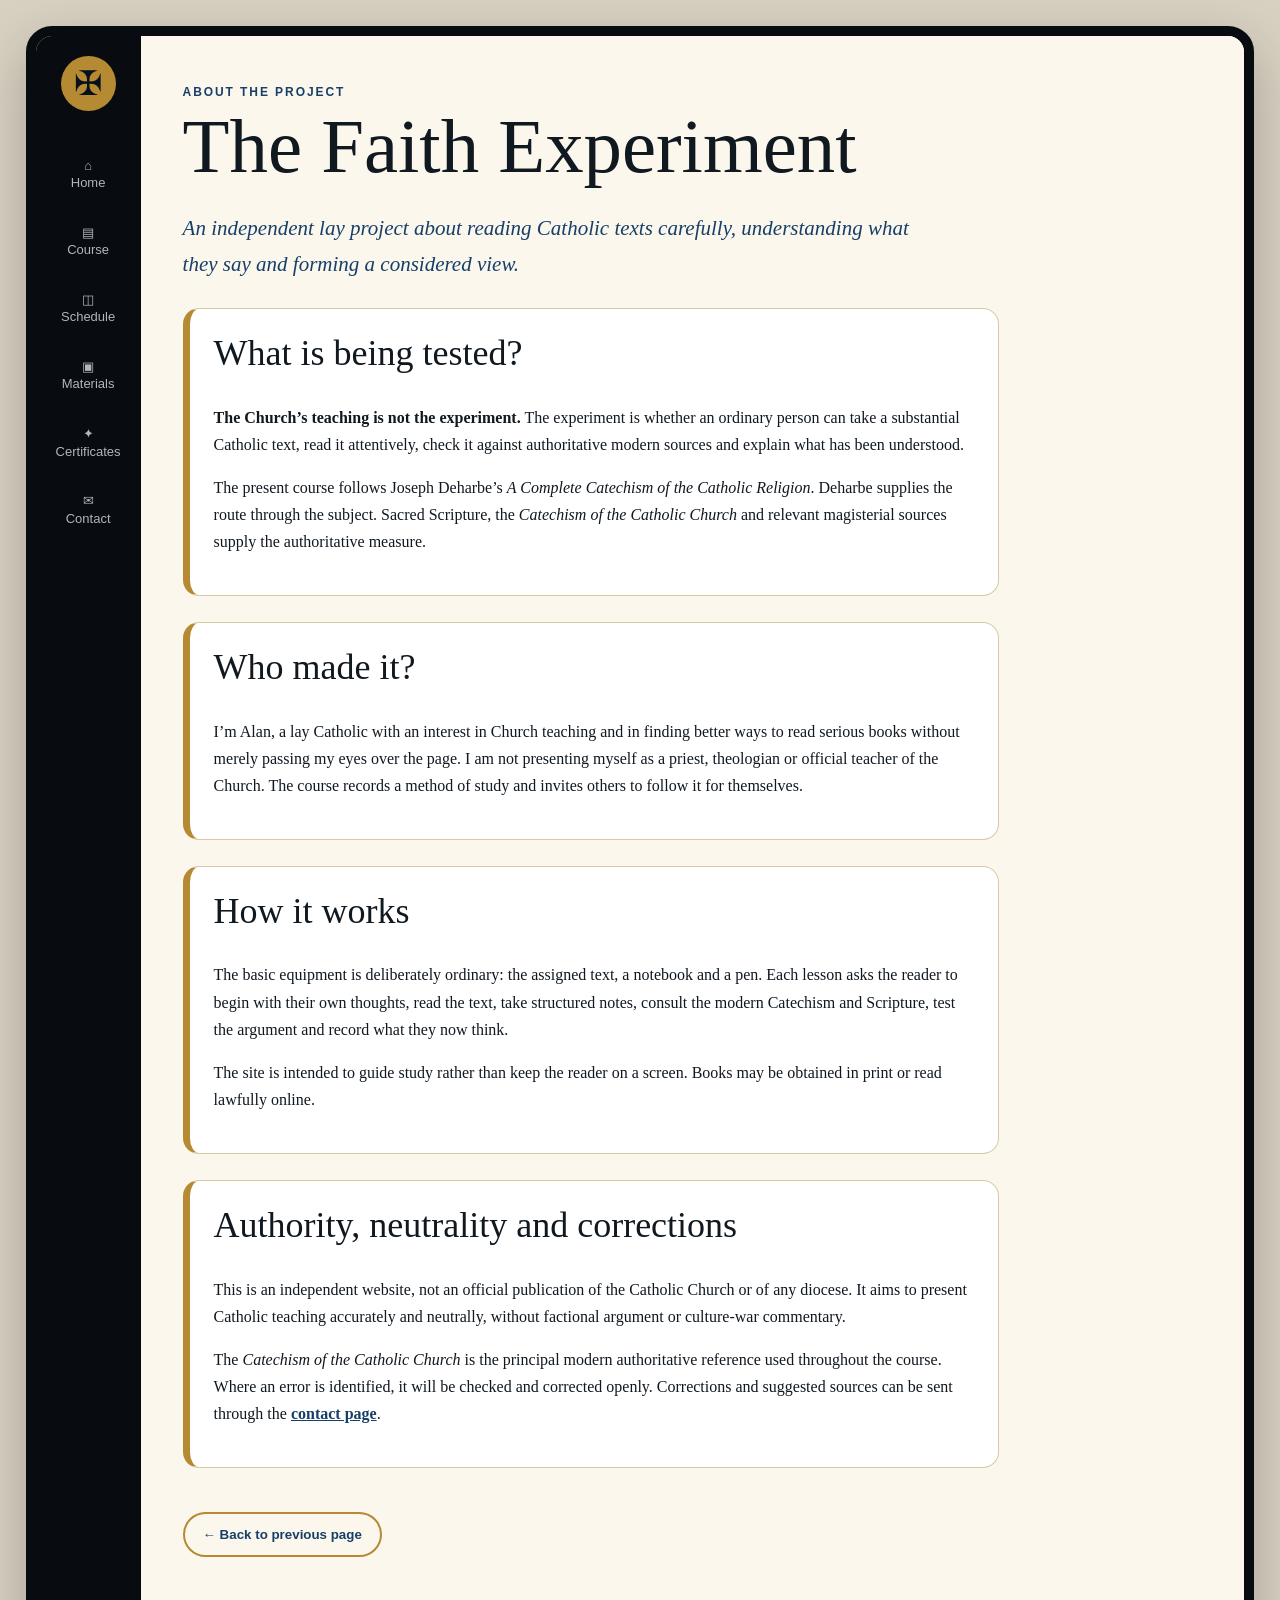
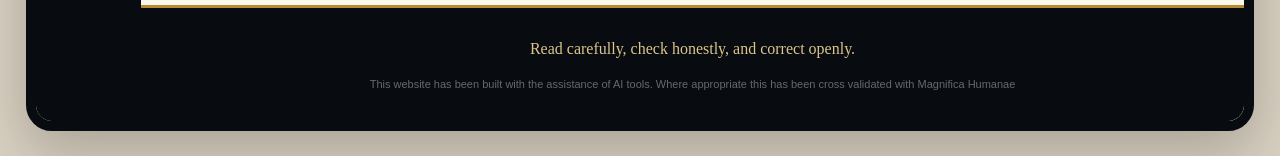
==== commit 11c59740: "Align About navigation with common standard" ====
--- a/about.html
+++ b/about.html
@@ -4,10 +4,10 @@
 <meta charset="utf-8">
 <meta name="viewport" content="width=device-width,initial-scale=1">
 <title>About | The Faith Experiment</title>
-<link rel="stylesheet" href="styles.css?v=20260720-5">
+<link rel="stylesheet" href="styles.css?v=20260722-2">
 <style>.about-copy{max-width:900px}.about-copy section{margin:26px 0;padding:24px;border:1px solid var(--line);border-left:7px solid var(--gold);border-radius:16px;background:#fff}.about-copy h2{margin-top:0}.about-copy p{line-height:1.7}.about-copy a{color:var(--blue);font-weight:bold}</style>
 </head>
-<body><div class="app"><nav class="side-nav"><div class="side-logo">✠</div><a href="index.html#home">⌂<br>Home</a><a href="course.html">▤<br>Course</a><a href="index.html#schedule">◫<br>Schedule</a><a href="materials.html">▣<br>Materials</a><a href="journal.html">✎<br>Journal</a><a href="index.html#contact">✉<br>Contact</a></nav><div class="page-shell"><main class="view about-copy">
+<body><div class="app"><nav class="side-nav" aria-label="Primary navigation"><div class="side-logo">✠</div><a href="index.html#home">⌂<br>Home</a><a href="course.html">▤<br>Course</a><a href="index.html#schedule">◫<br>Schedule</a><a href="materials.html">▣<br>Materials</a><a href="index.html#certificates">✦<br>Certificates</a><a href="index.html#contact">✉<br>Contact</a></nav><div class="page-shell"><main class="view about-copy">
 <span class="eyebrow">About the project</span><h1>The Faith Experiment</h1><p class="lead">An independent lay project about reading Catholic texts carefully, understanding what they say and forming a considered view.</p>
 <section><h2>What is being tested?</h2><p><strong>The Church’s teaching is not the experiment.</strong> The experiment is whether an ordinary person can take a substantial Catholic text, read it attentively, check it against authoritative modern sources and explain what has been understood.</p><p>The present course follows Joseph Deharbe’s <em>A Complete Catechism of the Catholic Religion</em>. Deharbe supplies the route through the subject. Sacred Scripture, the <em>Catechism of the Catholic Church</em> and relevant magisterial sources supply the authoritative measure.</p></section>
 <section><h2>Who made it?</h2><p>I’m Alan, a lay Catholic with an interest in Church teaching and in finding better ways to read serious books without merely passing my eyes over the page. I am not presenting myself as a priest, theologian or official teacher of the Church. The course records a method of study and invites others to follow it for themselves.</p></section>
--- a/styles.css
+++ b/styles.css
@@ -1 +1 @@
-:root{--ink:#101820;--frame:#080b0f;--blue:#173f67;--blue-2:#275d8c;--gold:#b58a33;--gold-soft:#dbc58d;--paper:#fbf7ed;--paper-2:#f3ecdc;--stone:#6f746f;--line:#d8caa7;--white:#fff}*{box-sizing:border-box}html{scroll-behavior:smooth}body{margin:0;padding:2vw;background:#d8d0c1;color:var(--ink);font:16px/1.65 Georgia,'Times New Roman',serif}.app{min-height:96vh;border:10px solid var(--frame);border-radius:26px;background:var(--paper);display:grid;grid-template-columns:105px minmax(0,1fr);overflow:hidden;box-shadow:0 20px 55px rgba(0,0,0,.22)}.side-nav{background:var(--frame);color:#fff;padding:20px 9px;display:flex;flex-direction:column}.side-logo{width:55px;height:55px;border-radius:50%;background:var(--gold);color:#07111d;margin:0 auto 30px;display:grid;place-items:center;font:34px Georgia,serif}.side-nav a,.side-nav a:link,.side-nav a:visited{color:#aeb6bf;text-decoration:none;text-align:center;padding:13px 3px;border-radius:12px;margin:3px 0;font:13px/1.35 Arial,sans-serif}.side-nav a:hover,.side-nav a.on{color:#fff;background:#102b43;box-shadow:inset 3px 0 var(--gold)}.page-shell{min-width:0;background:var(--paper)}.view{padding:42px}.eyebrow,.kicker{font:700 12px/1.3 Arial,sans-serif;letter-spacing:.16em;text-transform:uppercase;color:var(--blue)}h1,h2,h3{line-height:1.12;margin-top:0}h1{font-size:clamp(48px,6vw,82px);font-weight:500;margin-bottom:18px}h2{font-size:36px;font-weight:500}h3{font-size:24px}.lead{font-size:21px;color:var(--blue);font-style:italic;max-width:760px}.actions{display:flex;gap:12px;flex-wrap:wrap;margin-top:26px}.btn,.back-button{display:inline-block;padding:13px 18px;border-radius:28px;background:var(--blue);border:2px solid var(--blue);color:#fff;text-decoration:none;font-weight:bold;font-family:Arial,sans-serif;cursor:pointer}.btn:hover,.back-button:hover{background:var(--blue-2)}.btn.alt,.back-button{background:transparent;color:var(--blue);border-color:var(--gold)}.back-wrap{display:flex;justify-content:flex-start;margin:44px 0 6px}.section{padding:48px 0;border-top:1px solid var(--line)}.section-head{display:flex;justify-content:space-between;align-items:end;gap:25px;margin-bottom:22px}.section-head p{max-width:660px;color:var(--stone);margin:0}.grid{display:grid;grid-template-columns:repeat(3,minmax(0,1fr));gap:18px}.grid.four{grid-template-columns:repeat(4,minmax(0,1fr))}.card{background:#fff;border:1px solid var(--line);border-top:6px solid var(--c,var(--blue));border-radius:16px;padding:24px;box-shadow:0 7px 18px rgba(16,24,32,.05)}a.card{text-decoration:none;color:inherit;transition:.18s}a.card:hover{transform:translateY(-3px);box-shadow:0 12px 25px rgba(16,24,32,.1)}.step-no{width:42px;height:42px;border-radius:50%;display:grid;place-items:center;background:var(--blue);color:#fff;font:bold 18px Arial}.muted{color:var(--stone)}.quote{border-left:5px solid var(--gold);background:var(--paper-2);padding:22px 25px;margin:22px 0;font-size:20px}.lesson-layout{display:grid;grid-template-columns:minmax(0,1fr) 310px;gap:28px}.lesson-main{min-width:0}.sidebar{background:var(--paper-2);border:1px solid var(--line);border-radius:16px;padding:22px;align-self:start;position:sticky;top:24px}.sidebar a{color:var(--blue)}.module-list{list-style:none;padding:0;margin:0}.module-list li{padding:10px 0;border-bottom:1px solid var(--line)}.module-list .current{font-weight:bold;color:var(--blue)}.source-box,.notebook-box,.distinction-box{padding:22px;border-radius:14px;margin:22px 0}.source-box{background:#eef3f6;border-left:6px solid var(--blue)}.notebook-box{background:#fffaf0;border:1px dashed var(--gold)}.distinction-box{background:#f4f1e9;border:1px solid var(--line)}.label{display:inline-block;background:var(--blue);color:#fff;border-radius:20px;padding:5px 10px;font:700 11px Arial,sans-serif;letter-spacing:.08em;text-transform:uppercase}.footer{background:var(--frame);color:var(--gold-soft);padding:28px;text-align:center;border-top:3px solid var(--gold)}.footer a{color:#fff}.progress{height:9px;background:#ddd2ba;border-radius:20px;overflow:hidden}.progress span{display:block;height:100%;background:var(--blue)}.question-list li{margin:12px 0}.source-list li{margin:10px 0}.note-template{display:grid;grid-template-columns:1fr 1fr;gap:1px;background:var(--line);border:1px solid var(--line);margin:20px 0}.note-template>div{background:#fff;padding:22px;min-height:180px}.callout{padding:20px;border:1px solid var(--gold);border-radius:15px;background:#fff}.small{font-size:13px}.course-band{padding:18px 22px;background:var(--blue);color:#fff;border-radius:16px;margin:20px 0}.course-band strong{color:var(--gold-soft)}.course-accordion{border:1px solid var(--line);border-radius:18px;background:#fff;overflow:hidden;box-shadow:0 7px 18px rgba(16,24,32,.05)}.course-accordion>summary{list-style:none;cursor:pointer;display:flex;justify-content:space-between;align-items:center;gap:20px;padding:22px 24px}.course-accordion>summary::-webkit-details-marker,.source-card>summary::-webkit-details-marker{display:none}.course-accordion>summary strong{display:block;margin-top:5px;font-size:32px;font-weight:500}.summary-action,.card-toggle{font:700 12px Arial,sans-serif;color:var(--blue)}.course-accordion[open] .summary-action{font-size:0}.course-accordion[open] .summary-action::after{content:'Close details ×';font-size:12px}.accordion-body{padding:0 24px 24px;border-top:1px solid var(--line);background:var(--paper)}.plain-intro{font-size:20px;color:var(--stone);max-width:760px}.source-grid{align-items:start}.source-card{padding:0;overflow:hidden}.source-card>summary{list-style:none;cursor:pointer;padding:22px}.source-card h3{margin:12px 0 10px}.source-card[open] .card-toggle{font-size:0}.source-card[open] .card-toggle::after{content:'Close ×';font-size:12px}.card-details{padding:0 22px 22px;border-top:1px solid var(--line)}.card-details a{color:var(--blue);font-weight:bold}.method-section{padding-bottom:30px}.method-flow{display:grid;grid-template-columns:repeat(11,auto);align-items:center;gap:10px;overflow-x:auto;padding:18px 4px 8px}.method-step{min-width:135px;padding:18px 14px;border:1px solid var(--line);border-radius:16px;background:#fff;text-align:center;box-shadow:0 7px 18px rgba(16,24,32,.05)}.method-step span{display:grid;place-items:center;width:34px;height:34px;margin:0 auto 10px;border-radius:50%;background:var(--blue);color:#fff;font:bold 15px Arial,sans-serif}.method-step strong,.method-step small{display:block}.method-step strong{font-size:18px}.method-step small{margin-top:5px;color:var(--stone);line-height:1.35}.method-arrow{font-size:24px;color:var(--gold)}.module-card{margin:28px 0;padding:26px;border:1px solid var(--line);border-left:10px solid var(--module);border-radius:20px;background:var(--paper-2)}.module-heading{margin-bottom:20px}.module-heading h2{margin:5px 0 8px}.module-heading p{margin:0;color:var(--stone)}@media(max-width:1000px){.grid.four{grid-template-columns:1fr 1fr}.lesson-layout{grid-template-columns:1fr}.sidebar{position:static}}@media(max-width:900px){html,body{width:100%;overflow-x:hidden}body{padding:0!important;background:var(--frame)}.app{display:flex!important;flex-direction:column!important;min-height:100vh;border:6px solid var(--frame)!important;border-radius:0!important;overflow:visible!important}.side-nav{display:flex!important;flex-direction:row!important;align-items:stretch!important;gap:4px!important;width:100%!important;max-width:100vw!important;min-height:64px!important;padding:6px!important;background:var(--frame)!important;overflow-x:auto!important;overflow-y:hidden!important;white-space:nowrap!important;-webkit-overflow-scrolling:touch}.side-logo{display:none!important}.side-nav a,.side-nav a:link,.side-nav a:visited{display:flex!important;flex:0 0 84px!important;min-width:84px!important;min-height:52px!important;align-items:center!important;justify-content:center!important;margin:0!important;padding:7px 5px!important;border-radius:9px!important;color:#c7ced5!important;background:transparent!important;text-decoration:none!important;font:12px/1.25 Arial,sans-serif!important;white-space:normal!important}.side-nav a.on,.side-nav a:hover{color:#fff!important;background:#102b43!important;box-shadow:inset 0 -3px var(--gold)!important}.page-shell{width:100%!important;min-width:0!important}.view{padding:24px 18px!important}.grid,.grid.four{grid-template-columns:1fr}.section-head{align-items:flex-start;flex-direction:column}h1{font-size:clamp(44px,14vw,64px)!important;overflow-wrap:anywhere}.note-template{grid-template-columns:1fr}.footer{padding:22px 18px}.course-accordion>summary{align-items:flex-start;flex-direction:column}.module-card{padding:20px 16px}.method-flow{grid-template-columns:1fr;overflow:visible}.method-arrow{transform:rotate(90deg);text-align:center}.method-step{min-width:0;width:100%}}+:root{--ink:#101820;--frame:#080b0f;--blue:#173f67;--blue-2:#275d8c;--gold:#b58a33;--gold-soft:#dbc58d;--paper:#fbf7ed;--paper-2:#f3ecdc;--stone:#6f746f;--line:#d8caa7;--white:#fff}*{box-sizing:border-box}html{scroll-behavior:smooth}body{margin:0;padding:2vw;background:#d8d0c1;color:var(--ink);font:16px/1.65 Georgia,'Times New Roman',serif}.app{min-height:96vh;border:10px solid var(--frame);border-radius:26px;background:var(--paper);display:grid;grid-template-columns:105px minmax(0,1fr);overflow:hidden;box-shadow:0 20px 55px rgba(0,0,0,.22)}.side-nav{background:var(--frame);color:#fff;padding:20px 9px;display:flex;flex-direction:column}.side-logo{width:55px;height:55px;border-radius:50%;background:var(--gold);color:#07111d;margin:0 auto 30px;display:grid;place-items:center;font:34px Georgia,serif}.side-nav a,.side-nav a:link,.side-nav a:visited{color:#aeb6bf;text-decoration:none;text-align:center;padding:13px 3px;border-radius:12px;margin:3px 0;font:13px/1.35 Arial,sans-serif}.side-nav a:hover,.side-nav a.on{color:#fff;background:#102b43;box-shadow:inset 3px 0 var(--gold)}.page-shell{min-width:0;background:var(--paper)}.view{padding:42px}.eyebrow,.kicker{font:700 12px/1.3 Arial,sans-serif;letter-spacing:.16em;text-transform:uppercase;color:var(--blue)}h1,h2,h3{line-height:1.12;margin-top:0}h1{font-size:clamp(48px,6vw,82px);font-weight:500;margin-bottom:18px}h2{font-size:36px;font-weight:500}h3{font-size:24px}.lead{font-size:21px;color:var(--blue);font-style:italic;max-width:760px}.actions{display:flex;gap:12px;flex-wrap:wrap;margin-top:26px}.btn,.back-button{display:inline-block;padding:13px 18px;border-radius:28px;background:var(--blue);border:2px solid var(--blue);color:#fff;text-decoration:none;font-weight:bold;font-family:Arial,sans-serif;cursor:pointer}.btn:hover,.back-button:hover{background:var(--blue-2)}.btn.alt,.back-button{background:transparent;color:var(--blue);border-color:var(--gold)}.back-wrap{display:flex;justify-content:flex-start;margin:44px 0 6px}.section{padding:48px 0;border-top:1px solid var(--line)}.section-head{display:flex;justify-content:space-between;align-items:end;gap:25px;margin-bottom:22px}.section-head p{max-width:660px;color:var(--stone);margin:0}.grid{display:grid;grid-template-columns:repeat(3,minmax(0,1fr));gap:18px}.grid.four{grid-template-columns:repeat(4,minmax(0,1fr))}.card{background:#fff;border:1px solid var(--line);border-top:6px solid var(--c,var(--blue));border-radius:16px;padding:24px;box-shadow:0 7px 18px rgba(16,24,32,.05)}a.card{text-decoration:none;color:inherit;transition:.18s}a.card:hover{transform:translateY(-3px);box-shadow:0 12px 25px rgba(16,24,32,.1)}.step-no{width:42px;height:42px;border-radius:50%;display:grid;place-items:center;background:var(--blue);color:#fff;font:bold 18px Arial}.muted{color:var(--stone)}.quote{border-left:5px solid var(--gold);background:var(--paper-2);padding:22px 25px;margin:22px 0;font-size:20px}.lesson-layout{display:grid;grid-template-columns:minmax(0,1fr) 310px;gap:28px}.lesson-main{min-width:0}.sidebar{background:var(--paper-2);border:1px solid var(--line);border-radius:16px;padding:22px;align-self:start;position:sticky;top:24px}.sidebar a{color:var(--blue)}.module-list{list-style:none;padding:0;margin:0}.module-list li{padding:10px 0;border-bottom:1px solid var(--line)}.module-list .current{font-weight:bold;color:var(--blue)}.source-box,.notebook-box,.distinction-box{padding:22px;border-radius:14px;margin:22px 0}.source-box{background:#eef3f6;border-left:6px solid var(--blue)}.notebook-box{background:#fffaf0;border:1px dashed var(--gold)}.distinction-box{background:#f4f1e9;border:1px solid var(--line)}.label{display:inline-block;background:var(--blue);color:#fff;border-radius:20px;padding:5px 10px;font:700 11px Arial,sans-serif;letter-spacing:.08em;text-transform:uppercase}.footer{background:var(--frame);color:var(--gold-soft);padding:28px;text-align:center;border-top:3px solid var(--gold)}.footer a{color:#fff}.footer::after{content:'This website has been built with the assistance of AI tools. Where appropriate this has been cross validated with Magnifica Humanae';display:block;margin-top:14px;color:#fff;font:11px/1.45 Arial,sans-serif;opacity:.38}.progress{height:9px;background:#ddd2ba;border-radius:20px;overflow:hidden}.progress span{display:block;height:100%;background:var(--blue)}.question-list li{margin:12px 0}.source-list li{margin:10px 0}.note-template{display:grid;grid-template-columns:1fr 1fr;gap:1px;background:var(--line);border:1px solid var(--line);margin:20px 0}.note-template>div{background:#fff;padding:22px;min-height:180px}.callout{padding:20px;border:1px solid var(--gold);border-radius:15px;background:#fff}.small{font-size:13px}.course-band{padding:18px 22px;background:var(--blue);color:#fff;border-radius:16px;margin:20px 0}.course-band strong{color:var(--gold-soft)}.course-accordion{border:1px solid var(--line);border-radius:18px;background:#fff;overflow:hidden;box-shadow:0 7px 18px rgba(16,24,32,.05)}.course-accordion>summary{list-style:none;cursor:pointer;display:flex;justify-content:space-between;align-items:center;gap:20px;padding:22px 24px}.course-accordion>summary::-webkit-details-marker,.source-card>summary::-webkit-details-marker{display:none}.course-accordion>summary strong{display:block;margin-top:5px;font-size:32px;font-weight:500}.summary-action,.card-toggle{font:700 12px Arial,sans-serif;color:var(--blue)}.course-accordion[open] .summary-action{font-size:0}.course-accordion[open] .summary-action::after{content:'Close details ×';font-size:12px}.accordion-body{padding:0 24px 24px;border-top:1px solid var(--line);background:var(--paper)}.plain-intro{font-size:20px;color:var(--stone);max-width:760px}.source-grid{align-items:start}.source-card{padding:0;overflow:hidden}.source-card>summary{list-style:none;cursor:pointer;padding:22px}.source-card h3{margin:12px 0 10px}.source-card[open] .card-toggle{font-size:0}.source-card[open] .card-toggle::after{content:'Close ×';font-size:12px}.card-details{padding:0 22px 22px;border-top:1px solid var(--line)}.card-details a{color:var(--blue);font-weight:bold}.method-section{padding-bottom:30px}.method-flow{display:grid;grid-template-columns:repeat(11,auto);align-items:center;gap:10px;overflow-x:auto;padding:18px 4px 8px}.method-step{min-width:135px;padding:18px 14px;border:1px solid var(--line);border-radius:16px;background:#fff;text-align:center;box-shadow:0 7px 18px rgba(16,24,32,.05)}.method-step span{display:grid;place-items:center;width:34px;height:34px;margin:0 auto 10px;border-radius:50%;background:var(--blue);color:#fff;font:bold 15px Arial,sans-serif}.method-step strong,.method-step small{display:block}.method-step strong{font-size:18px}.method-step small{margin-top:5px;color:var(--stone);line-height:1.35}.method-arrow{font-size:24px;color:var(--gold)}.module-card{margin:28px 0;padding:26px;border:1px solid var(--line);border-left:10px solid var(--module);border-radius:20px;background:var(--paper-2)}.module-heading{margin-bottom:20px}.module-heading h2{margin:5px 0 8px}.module-heading p{margin:0;color:var(--stone)}@media(max-width:1000px){.grid.four{grid-template-columns:1fr 1fr}.lesson-layout{grid-template-columns:1fr}.sidebar{position:static}}@media(max-width:900px){html,body{width:100%;overflow-x:hidden}body{padding:0!important;background:var(--frame)}.app{display:flex!important;flex-direction:column!important;min-height:100vh;border:6px solid var(--frame)!important;border-radius:0!important;overflow:visible!important}.side-nav{display:flex!important;flex-direction:row!important;align-items:stretch!important;gap:4px!important;width:100%!important;max-width:100vw!important;min-height:64px!important;padding:6px!important;background:var(--frame)!important;overflow-x:auto!important;overflow-y:hidden!important;white-space:nowrap!important;-webkit-overflow-scrolling:touch}.side-logo{display:none!important}.side-nav a,.side-nav a:link,.side-nav a:visited{display:flex!important;flex:0 0 84px!important;min-width:84px!important;min-height:52px!important;align-items:center!important;justify-content:center!important;margin:0!important;padding:7px 5px!important;border-radius:9px!important;color:#c7ced5!important;background:transparent!important;text-decoration:none!important;font:12px/1.25 Arial,sans-serif!important;white-space:normal!important}.side-nav a.on,.side-nav a:hover{color:#fff!important;background:#102b43!important;box-shadow:inset 0 -3px var(--gold)!important}.page-shell{width:100%!important;min-width:0!important}.view{padding:24px 18px!important}.grid,.grid.four{grid-template-columns:1fr}.section-head{align-items:flex-start;flex-direction:column}h1{font-size:clamp(44px,14vw,64px)!important;overflow-wrap:anywhere}.note-template{grid-template-columns:1fr}.footer{padding:22px 18px}.course-accordion>summary{align-items:flex-start;flex-direction:column}.module-card{padding:20px 16px}.method-flow{grid-template-columns:1fr;overflow:visible}.method-arrow{transform:rotate(90deg);text-align:center}.method-step{min-width:0;width:100%}}
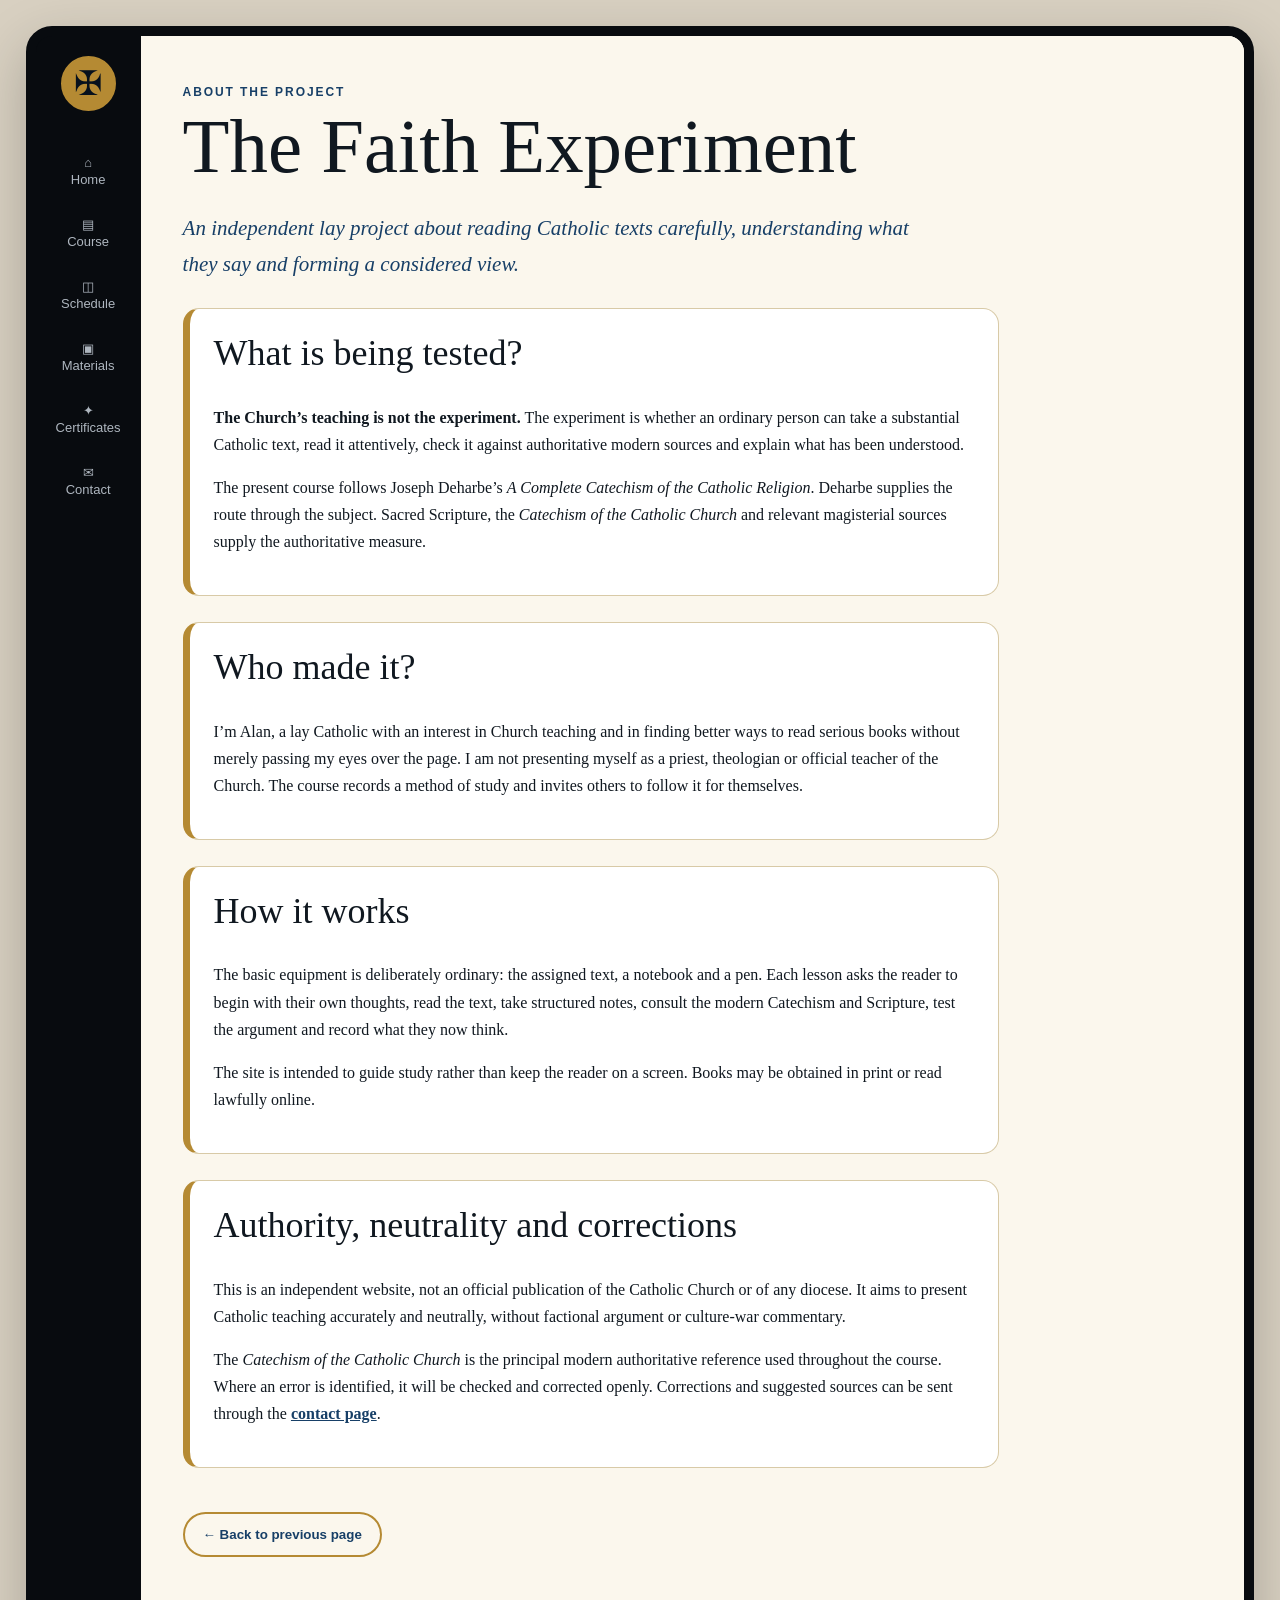
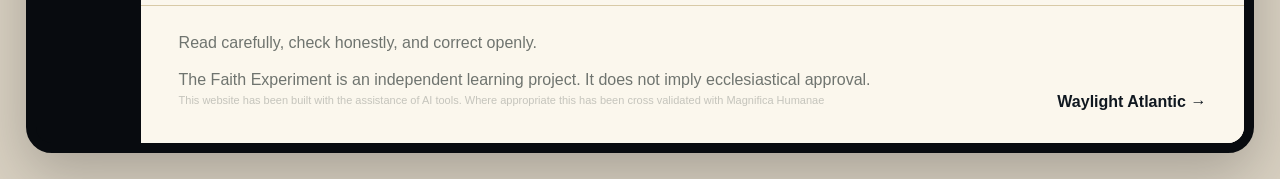
==== commit 287f3964: "Align Faith about footer with Latin reference" ====
--- a/about.html
+++ b/about.html
@@ -5,7 +5,7 @@
 <meta name="viewport" content="width=device-width,initial-scale=1">
 <title>About | The Faith Experiment</title>
 <link rel="stylesheet" href="styles.css?v=20260722-2">
-<style>.about-copy{max-width:900px}.about-copy section{margin:26px 0;padding:24px;border:1px solid var(--line);border-left:7px solid var(--gold);border-radius:16px;background:#fff}.about-copy h2{margin-top:0}.about-copy p{line-height:1.7}.about-copy a{color:var(--blue);font-weight:bold}</style>
+<style>.about-copy{max-width:900px}.about-copy section{margin:26px 0;padding:24px;border:1px solid var(--line);border-left:7px solid var(--gold);border-radius:16px;background:#fff}.about-copy h2{margin-top:0}.about-copy p{line-height:1.7}.about-copy a{color:var(--blue);font-weight:bold}.programme-footer{position:relative;padding:24px 38px 34px;border-top:1px solid var(--line);color:var(--stone);font-family:Arial,sans-serif}.programme-footer span{display:block}.programme-footer .footer-context{margin-bottom:10px}.programme-footer .footer-ai{font-size:11px;line-height:1.45;opacity:.38}.programme-footer .footer-waylight{position:absolute;right:38px;bottom:28px;color:var(--ink);font-weight:800;text-decoration:none}.programme-footer .footer-waylight:hover,.programme-footer .footer-waylight:focus-visible{text-decoration:underline;outline:none}@media(max-width:900px){.programme-footer{padding:22px;text-align:center}.programme-footer .footer-waylight{position:static;display:block;margin-top:14px}}</style>
 </head>
 <body><div class="app"><nav class="side-nav" aria-label="Primary navigation"><div class="side-logo">✠</div><a href="index.html#home">⌂<br>Home</a><a href="course.html">▤<br>Course</a><a href="index.html#schedule">◫<br>Schedule</a><a href="materials.html">▣<br>Materials</a><a href="index.html#certificates">✦<br>Certificates</a><a href="index.html#contact">✉<br>Contact</a></nav><div class="page-shell"><main class="view about-copy">
 <span class="eyebrow">About the project</span><h1>The Faith Experiment</h1><p class="lead">An independent lay project about reading Catholic texts carefully, understanding what they say and forming a considered view.</p>
@@ -14,4 +14,4 @@
 <section><h2>How it works</h2><p>The basic equipment is deliberately ordinary: the assigned text, a notebook and a pen. Each lesson asks the reader to begin with their own thoughts, read the text, take structured notes, consult the modern Catechism and Scripture, test the argument and record what they now think.</p><p>The site is intended to guide study rather than keep the reader on a screen. Books may be obtained in print or read lawfully online.</p></section>
 <section><h2>Authority, neutrality and corrections</h2><p>This is an independent website, not an official publication of the Catholic Church or of any diocese. It aims to present Catholic teaching accurately and neutrally, without factional argument or culture-war commentary.</p><p>The <em>Catechism of the Catholic Church</em> is the principal modern authoritative reference used throughout the course. Where an error is identified, it will be checked and corrected openly. Corrections and suggested sources can be sent through the <a href="index.html#contact">contact page</a>.</p></section>
 <div class="back-wrap"><button class="back-button" type="button" onclick="goBack()">← Back to previous page</button></div>
-</main><footer class="footer">Read carefully, check honestly, and correct openly.</footer></div></div><script>function goBack(){if(document.referrer&&new URL(document.referrer).origin===location.origin){history.back()}else{location.href='index.html#home'}}</script></body></html>+</main><footer class="programme-footer"><span class="footer-context">Read carefully, check honestly, and correct openly.</span><span>The Faith Experiment is an independent learning project. It does not imply ecclesiastical approval.</span><span class="footer-ai">This website has been built with the assistance of AI tools. Where appropriate this has been cross validated with Magnifica Humanae</span><a class="footer-waylight" href="https://www.waylight-atlantic.co.uk/" target="_blank" rel="noopener">Waylight Atlantic →</a></footer></div></div><script>function goBack(){if(document.referrer&&new URL(document.referrer).origin===location.origin){history.back()}else{location.href='index.html#home'}}</script></body></html>
--- a/styles.css
+++ b/styles.css
@@ -1 +1 @@
-:root{--ink:#101820;--frame:#080b0f;--blue:#173f67;--blue-2:#275d8c;--gold:#b58a33;--gold-soft:#dbc58d;--paper:#fbf7ed;--paper-2:#f3ecdc;--stone:#6f746f;--line:#d8caa7;--white:#fff}*{box-sizing:border-box}html{scroll-behavior:smooth}body{margin:0;padding:2vw;background:#d8d0c1;color:var(--ink);font:16px/1.65 Georgia,'Times New Roman',serif}.app{min-height:96vh;border:10px solid var(--frame);border-radius:26px;background:var(--paper);display:grid;grid-template-columns:105px minmax(0,1fr);overflow:hidden;box-shadow:0 20px 55px rgba(0,0,0,.22)}.side-nav{background:var(--frame);color:#fff;padding:20px 9px;display:flex;flex-direction:column}.side-logo{width:55px;height:55px;border-radius:50%;background:var(--gold);color:#07111d;margin:0 auto 30px;display:grid;place-items:center;font:34px Georgia,serif}.side-nav a,.side-nav a:link,.side-nav a:visited{color:#aeb6bf;text-decoration:none;text-align:center;padding:13px 3px;border-radius:12px;margin:3px 0;font:13px/1.35 Arial,sans-serif}.side-nav a:hover,.side-nav a.on{color:#fff;background:#102b43;box-shadow:inset 3px 0 var(--gold)}.page-shell{min-width:0;background:var(--paper)}.view{padding:42px}.eyebrow,.kicker{font:700 12px/1.3 Arial,sans-serif;letter-spacing:.16em;text-transform:uppercase;color:var(--blue)}h1,h2,h3{line-height:1.12;margin-top:0}h1{font-size:clamp(48px,6vw,82px);font-weight:500;margin-bottom:18px}h2{font-size:36px;font-weight:500}h3{font-size:24px}.lead{font-size:21px;color:var(--blue);font-style:italic;max-width:760px}.actions{display:flex;gap:12px;flex-wrap:wrap;margin-top:26px}.btn,.back-button{display:inline-block;padding:13px 18px;border-radius:28px;background:var(--blue);border:2px solid var(--blue);color:#fff;text-decoration:none;font-weight:bold;font-family:Arial,sans-serif;cursor:pointer}.btn:hover,.back-button:hover{background:var(--blue-2)}.btn.alt,.back-button{background:transparent;color:var(--blue);border-color:var(--gold)}.back-wrap{display:flex;justify-content:flex-start;margin:44px 0 6px}.section{padding:48px 0;border-top:1px solid var(--line)}.section-head{display:flex;justify-content:space-between;align-items:end;gap:25px;margin-bottom:22px}.section-head p{max-width:660px;color:var(--stone);margin:0}.grid{display:grid;grid-template-columns:repeat(3,minmax(0,1fr));gap:18px}.grid.four{grid-template-columns:repeat(4,minmax(0,1fr))}.card{background:#fff;border:1px solid var(--line);border-top:6px solid var(--c,var(--blue));border-radius:16px;padding:24px;box-shadow:0 7px 18px rgba(16,24,32,.05)}a.card{text-decoration:none;color:inherit;transition:.18s}a.card:hover{transform:translateY(-3px);box-shadow:0 12px 25px rgba(16,24,32,.1)}.step-no{width:42px;height:42px;border-radius:50%;display:grid;place-items:center;background:var(--blue);color:#fff;font:bold 18px Arial}.muted{color:var(--stone)}.quote{border-left:5px solid var(--gold);background:var(--paper-2);padding:22px 25px;margin:22px 0;font-size:20px}.lesson-layout{display:grid;grid-template-columns:minmax(0,1fr) 310px;gap:28px}.lesson-main{min-width:0}.sidebar{background:var(--paper-2);border:1px solid var(--line);border-radius:16px;padding:22px;align-self:start;position:sticky;top:24px}.sidebar a{color:var(--blue)}.module-list{list-style:none;padding:0;margin:0}.module-list li{padding:10px 0;border-bottom:1px solid var(--line)}.module-list .current{font-weight:bold;color:var(--blue)}.source-box,.notebook-box,.distinction-box{padding:22px;border-radius:14px;margin:22px 0}.source-box{background:#eef3f6;border-left:6px solid var(--blue)}.notebook-box{background:#fffaf0;border:1px dashed var(--gold)}.distinction-box{background:#f4f1e9;border:1px solid var(--line)}.label{display:inline-block;background:var(--blue);color:#fff;border-radius:20px;padding:5px 10px;font:700 11px Arial,sans-serif;letter-spacing:.08em;text-transform:uppercase}.footer{background:var(--frame);color:var(--gold-soft);padding:28px;text-align:center;border-top:3px solid var(--gold)}.footer a{color:#fff}.footer::after{content:'This website has been built with the assistance of AI tools. Where appropriate this has been cross validated with Magnifica Humanae';display:block;margin-top:14px;color:#fff;font:11px/1.45 Arial,sans-serif;opacity:.38}.progress{height:9px;background:#ddd2ba;border-radius:20px;overflow:hidden}.progress span{display:block;height:100%;background:var(--blue)}.question-list li{margin:12px 0}.source-list li{margin:10px 0}.note-template{display:grid;grid-template-columns:1fr 1fr;gap:1px;background:var(--line);border:1px solid var(--line);margin:20px 0}.note-template>div{background:#fff;padding:22px;min-height:180px}.callout{padding:20px;border:1px solid var(--gold);border-radius:15px;background:#fff}.small{font-size:13px}.course-band{padding:18px 22px;background:var(--blue);color:#fff;border-radius:16px;margin:20px 0}.course-band strong{color:var(--gold-soft)}.course-accordion{border:1px solid var(--line);border-radius:18px;background:#fff;overflow:hidden;box-shadow:0 7px 18px rgba(16,24,32,.05)}.course-accordion>summary{list-style:none;cursor:pointer;display:flex;justify-content:space-between;align-items:center;gap:20px;padding:22px 24px}.course-accordion>summary::-webkit-details-marker,.source-card>summary::-webkit-details-marker{display:none}.course-accordion>summary strong{display:block;margin-top:5px;font-size:32px;font-weight:500}.summary-action,.card-toggle{font:700 12px Arial,sans-serif;color:var(--blue)}.course-accordion[open] .summary-action{font-size:0}.course-accordion[open] .summary-action::after{content:'Close details ×';font-size:12px}.accordion-body{padding:0 24px 24px;border-top:1px solid var(--line);background:var(--paper)}.plain-intro{font-size:20px;color:var(--stone);max-width:760px}.source-grid{align-items:start}.source-card{padding:0;overflow:hidden}.source-card>summary{list-style:none;cursor:pointer;padding:22px}.source-card h3{margin:12px 0 10px}.source-card[open] .card-toggle{font-size:0}.source-card[open] .card-toggle::after{content:'Close ×';font-size:12px}.card-details{padding:0 22px 22px;border-top:1px solid var(--line)}.card-details a{color:var(--blue);font-weight:bold}.method-section{padding-bottom:30px}.method-flow{display:grid;grid-template-columns:repeat(11,auto);align-items:center;gap:10px;overflow-x:auto;padding:18px 4px 8px}.method-step{min-width:135px;padding:18px 14px;border:1px solid var(--line);border-radius:16px;background:#fff;text-align:center;box-shadow:0 7px 18px rgba(16,24,32,.05)}.method-step span{display:grid;place-items:center;width:34px;height:34px;margin:0 auto 10px;border-radius:50%;background:var(--blue);color:#fff;font:bold 15px Arial,sans-serif}.method-step strong,.method-step small{display:block}.method-step strong{font-size:18px}.method-step small{margin-top:5px;color:var(--stone);line-height:1.35}.method-arrow{font-size:24px;color:var(--gold)}.module-card{margin:28px 0;padding:26px;border:1px solid var(--line);border-left:10px solid var(--module);border-radius:20px;background:var(--paper-2)}.module-heading{margin-bottom:20px}.module-heading h2{margin:5px 0 8px}.module-heading p{margin:0;color:var(--stone)}@media(max-width:1000px){.grid.four{grid-template-columns:1fr 1fr}.lesson-layout{grid-template-columns:1fr}.sidebar{position:static}}@media(max-width:900px){html,body{width:100%;overflow-x:hidden}body{padding:0!important;background:var(--frame)}.app{display:flex!important;flex-direction:column!important;min-height:100vh;border:6px solid var(--frame)!important;border-radius:0!important;overflow:visible!important}.side-nav{display:flex!important;flex-direction:row!important;align-items:stretch!important;gap:4px!important;width:100%!important;max-width:100vw!important;min-height:64px!important;padding:6px!important;background:var(--frame)!important;overflow-x:auto!important;overflow-y:hidden!important;white-space:nowrap!important;-webkit-overflow-scrolling:touch}.side-logo{display:none!important}.side-nav a,.side-nav a:link,.side-nav a:visited{display:flex!important;flex:0 0 84px!important;min-width:84px!important;min-height:52px!important;align-items:center!important;justify-content:center!important;margin:0!important;padding:7px 5px!important;border-radius:9px!important;color:#c7ced5!important;background:transparent!important;text-decoration:none!important;font:12px/1.25 Arial,sans-serif!important;white-space:normal!important}.side-nav a.on,.side-nav a:hover{color:#fff!important;background:#102b43!important;box-shadow:inset 0 -3px var(--gold)!important}.page-shell{width:100%!important;min-width:0!important}.view{padding:24px 18px!important}.grid,.grid.four{grid-template-columns:1fr}.section-head{align-items:flex-start;flex-direction:column}h1{font-size:clamp(44px,14vw,64px)!important;overflow-wrap:anywhere}.note-template{grid-template-columns:1fr}.footer{padding:22px 18px}.course-accordion>summary{align-items:flex-start;flex-direction:column}.module-card{padding:20px 16px}.method-flow{grid-template-columns:1fr;overflow:visible}.method-arrow{transform:rotate(90deg);text-align:center}.method-step{min-width:0;width:100%}}+:root{--ink:#101820;--frame:#080b0f;--blue:#173f67;--blue-2:#275d8c;--gold:#b58a33;--gold-soft:#dbc58d;--paper:#fbf7ed;--paper-2:#f3ecdc;--stone:#6f746f;--line:#d8caa7;--white:#fff}*{box-sizing:border-box}html{scroll-behavior:smooth}body{margin:0;padding:2vw;background:#d8d0c1;color:var(--ink);font:16px/1.65 Georgia,'Times New Roman',serif}.app{min-height:96vh;border:10px solid var(--frame);border-radius:26px;background:linear-gradient(to right,var(--frame) 0 105px,var(--paper) 105px 100%);display:grid;grid-template-columns:105px minmax(0,1fr);overflow:hidden;box-shadow:0 20px 55px rgba(0,0,0,.22)}.side-nav{position:sticky;top:0;align-self:start;width:105px;height:calc(96vh - 20px);background:var(--frame);color:#fff;padding:20px 9px;display:flex;flex-direction:column}.side-logo{width:55px;height:55px;border-radius:50%;border:2px solid var(--gold);background:var(--gold);color:#07111d;margin:0 auto 30px;display:grid;place-items:center;font:34px Georgia,serif}.side-nav a,.side-nav a:link,.side-nav a:visited{display:block;min-height:56px;color:#aeb6bf;text-decoration:none;text-align:center;padding:10px 3px;border-radius:12px;margin:3px 0;font:13px/1.35 Arial,sans-serif}.side-nav a:hover,.side-nav a:focus-visible,.side-nav a.on,.side-nav a[aria-current="page"]{color:#fff;background:#102b43;box-shadow:inset 3px 0 var(--gold);outline:none}.page-shell{min-width:0;background:var(--paper)}.view{padding:42px}.eyebrow,.kicker{font:700 12px/1.3 Arial,sans-serif;letter-spacing:.16em;text-transform:uppercase;color:var(--blue)}h1,h2,h3{line-height:1.12;margin-top:0}h1{font-size:clamp(48px,6vw,82px);font-weight:500;margin-bottom:18px}h2{font-size:36px;font-weight:500}h3{font-size:24px}.lead{font-size:21px;color:var(--blue);font-style:italic;max-width:760px}.actions{display:flex;gap:12px;flex-wrap:wrap;margin-top:26px}.btn,.back-button{display:inline-block;padding:13px 18px;border-radius:28px;background:var(--blue);border:2px solid var(--blue);color:#fff;text-decoration:none;font-weight:bold;font-family:Arial,sans-serif;cursor:pointer}.btn:hover,.back-button:hover{background:var(--blue-2)}.btn.alt,.back-button{background:transparent;color:var(--blue);border-color:var(--gold)}.back-wrap{display:flex;justify-content:flex-start;margin:44px 0 6px}.section{padding:48px 0;border-top:1px solid var(--line)}.section-head{display:flex;justify-content:space-between;align-items:end;gap:25px;margin-bottom:22px}.section-head p{max-width:660px;color:var(--stone);margin:0}.grid{display:grid;grid-template-columns:repeat(3,minmax(0,1fr));gap:18px}.grid.four{grid-template-columns:repeat(4,minmax(0,1fr))}.card{background:#fff;border:1px solid var(--line);border-top:6px solid var(--c,var(--blue));border-radius:16px;padding:24px;box-shadow:0 7px 18px rgba(16,24,32,.05)}a.card{text-decoration:none;color:inherit;transition:.18s}a.card:hover{transform:translateY(-3px);box-shadow:0 12px 25px rgba(16,24,32,.1)}.step-no{width:42px;height:42px;border-radius:50%;display:grid;place-items:center;background:var(--blue);color:#fff;font:bold 18px Arial}.muted{color:var(--stone)}.quote{border-left:5px solid var(--gold);background:var(--paper-2);padding:22px 25px;margin:22px 0;font-size:20px}.lesson-layout{display:grid;grid-template-columns:minmax(0,1fr) 310px;gap:28px}.lesson-main{min-width:0}.sidebar{background:var(--paper-2);border:1px solid var(--line);border-radius:16px;padding:22px;align-self:start;position:sticky;top:24px}.sidebar a{color:var(--blue)}.module-list{list-style:none;padding:0;margin:0}.module-list li{padding:10px 0;border-bottom:1px solid var(--line)}.module-list .current{font-weight:bold;color:var(--blue)}.source-box,.notebook-box,.distinction-box{padding:22px;border-radius:14px;margin:22px 0}.source-box{background:#eef3f6;border-left:6px solid var(--blue)}.notebook-box{background:#fffaf0;border:1px dashed var(--gold)}.distinction-box{background:#f4f1e9;border:1px solid var(--line)}.label{display:inline-block;background:var(--blue);color:#fff;border-radius:20px;padding:5px 10px;font:700 11px Arial,sans-serif;letter-spacing:.08em;text-transform:uppercase}.footer{background:var(--frame);color:var(--gold-soft);padding:28px;text-align:center;border-top:3px solid var(--gold)}.footer a{color:#fff}.footer::after{content:'This website has been built with the assistance of AI tools. Where appropriate this has been cross validated with Magnifica Humanae';display:block;margin-top:14px;color:#fff;font:11px/1.45 Arial,sans-serif;opacity:.38}.progress{height:9px;background:#ddd2ba;border-radius:20px;overflow:hidden}.progress span{display:block;height:100%;background:var(--blue)}.question-list li{margin:12px 0}.source-list li{margin:10px 0}.note-template{display:grid;grid-template-columns:1fr 1fr;gap:1px;background:var(--line);border:1px solid var(--line);margin:20px 0}.note-template>div{background:#fff;padding:22px;min-height:180px}.callout{padding:20px;border:1px solid var(--gold);border-radius:15px;background:#fff}.small{font-size:13px}.course-band{padding:18px 22px;background:var(--blue);color:#fff;border-radius:16px;margin:20px 0}.course-band strong{color:var(--gold-soft)}.course-accordion{border:1px solid var(--line);border-radius:18px;background:#fff;overflow:hidden;box-shadow:0 7px 18px rgba(16,24,32,.05)}.course-accordion>summary{list-style:none;cursor:pointer;display:flex;justify-content:space-between;align-items:center;gap:20px;padding:22px 24px}.course-accordion>summary::-webkit-details-marker,.source-card>summary::-webkit-details-marker{display:none}.course-accordion>summary strong{display:block;margin-top:5px;font-size:32px;font-weight:500}.summary-action,.card-toggle{font:700 12px Arial,sans-serif;color:var(--blue)}.course-accordion[open] .summary-action{font-size:0}.course-accordion[open] .summary-action::after{content:'Close details ×';font-size:12px}.accordion-body{padding:0 24px 24px;border-top:1px solid var(--line);background:var(--paper)}.plain-intro{font-size:20px;color:var(--stone);max-width:760px}.source-grid{align-items:start}.source-card{padding:0;overflow:hidden}.source-card>summary{list-style:none;cursor:pointer;padding:22px}.source-card h3{margin:12px 0 10px}.source-card[open] .card-toggle{font-size:0}.source-card[open] .card-toggle::after{content:'Close ×';font-size:12px}.card-details{padding:0 22px 22px;border-top:1px solid var(--line)}.card-details a{color:var(--blue);font-weight:bold}.method-section{padding-bottom:30px}.method-flow{display:grid;grid-template-columns:repeat(11,auto);align-items:center;gap:10px;overflow-x:auto;padding:18px 4px 8px}.method-step{min-width:135px;padding:18px 14px;border:1px solid var(--line);border-radius:16px;background:#fff;text-align:center;box-shadow:0 7px 18px rgba(16,24,32,.05)}.method-step span{display:grid;place-items:center;width:34px;height:34px;margin:0 auto 10px;border-radius:50%;background:var(--blue);color:#fff;font:bold 15px Arial,sans-serif}.method-step strong,.method-step small{display:block}.method-step strong{font-size:18px}.method-step small{margin-top:5px;color:var(--stone);line-height:1.35}.method-arrow{font-size:24px;color:var(--gold)}.module-card{margin:28px 0;padding:26px;border:1px solid var(--line);border-left:10px solid var(--module);border-radius:20px;background:var(--paper-2)}.module-heading{margin-bottom:20px}.module-heading h2{margin:5px 0 8px}.module-heading p{margin:0;color:var(--stone)}@media(max-width:1000px){.grid.four{grid-template-columns:1fr 1fr}.lesson-layout{grid-template-columns:1fr}.sidebar{position:static}}@media(max-width:900px){html,body{width:100%;overflow-x:hidden}body{padding:0!important;background:var(--frame)}.app{display:flex!important;flex-direction:column!important;min-height:100vh;border:6px solid var(--frame)!important;border-radius:0!important;overflow:visible!important;background:var(--paper)!important}.side-nav{position:static!important;display:flex!important;flex-direction:row!important;align-items:stretch!important;gap:4px!important;width:100%!important;max-width:100vw!important;height:auto!important;min-height:64px!important;padding:6px!important;background:var(--frame)!important;overflow-x:auto!important;overflow-y:hidden!important;white-space:nowrap!important;-webkit-overflow-scrolling:touch}.side-logo{display:none!important}.side-nav a,.side-nav a:link,.side-nav a:visited{display:flex!important;flex:0 0 84px!important;min-width:84px!important;min-height:52px!important;align-items:center!important;justify-content:center!important;margin:0!important;padding:7px 5px!important;border-radius:9px!important;color:#c7ced5!important;background:transparent!important;text-decoration:none!important;font:12px/1.25 Arial,sans-serif!important;white-space:normal!important}.side-nav a.on,.side-nav a:hover,.side-nav a[aria-current="page"]{color:#fff!important;background:#102b43!important;box-shadow:inset 0 -3px var(--gold)!important}.page-shell{width:100%!important;min-width:0!important}.view{padding:24px 18px!important}.grid,.grid.four{grid-template-columns:1fr}.section-head{align-items:flex-start;flex-direction:column}h1{font-size:clamp(44px,14vw,64px)!important;overflow-wrap:anywhere}.note-template{grid-template-columns:1fr}.footer{padding:22px 18px}.course-accordion>summary{align-items:flex-start;flex-direction:column}.module-card{padding:20px 16px}.method-flow{grid-template-columns:1fr;overflow:visible}.method-arrow{transform:rotate(90deg);text-align:center}.method-step{min-width:0;width:100%}}
